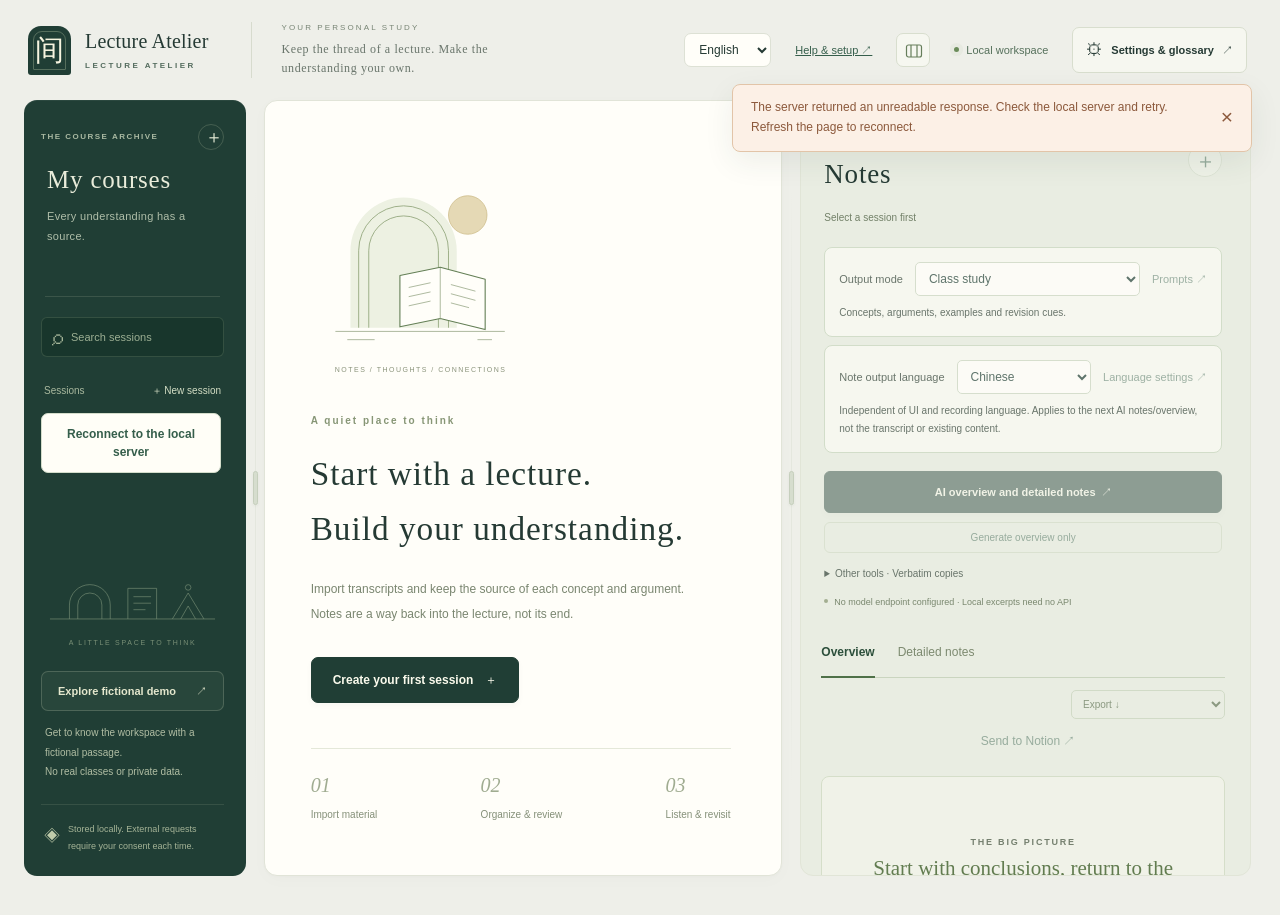
==== static/index.html @ d47e8a56 "Initial public source release of Lecture Atelier" ====
<!doctype html>
<html lang="zh-CN">
<head>
  <meta charset="utf-8">
  <meta name="viewport" content="width=device-width, initial-scale=1">
  <meta name="theme-color" content="#eceee7">
  <title>听课之间 · Lecture Atelier</title>
  <link rel="icon" href="./favicon.svg" type="image/svg+xml">
  <link rel="stylesheet" href="./style.css">
  <script src="./playback.js" defer></script>
  <script src="./paragraphs.js" defer></script>
  <script src="./i18n-en.js" defer></script>
  <script src="./i18n.js" defer></script>
  <script src="./panels.js" defer></script>
  <script src="./delivery.js" defer></script>
  <script src="./revisions.js" defer></script>
  <script src="./app.js" defer></script>
</head>
<body>
  <a class="skip-link" href="#main-content">跳到课堂内容</a>
  <header class="masthead">
    <a class="brand" href="./index.html" aria-label="听课之间首页"><span class="brand-mark" aria-hidden="true">间</span><span><strong>听课之间</strong><small>LECTURE ATELIER</small></span></a>
    <div class="header-caption"><span>YOUR PERSONAL STUDY</span>留住课堂的线索，把理解交还给自己。</div>
    <div class="header-actions"><label class="ui-language-control"><span class="sr-only">界面语言</span><select id="ui-language" aria-label="界面语言"><option value="zh">中文</option><option value="en">English</option></select></label><a id="help-link" class="text-button" href="/help?ui=zh" target="_blank" rel="noopener">使用说明 ↗</a><button id="reset-layout" class="layout-reset" type="button" title="恢复默认布局（也可双击分隔线）" aria-label="恢复默认布局" hidden><svg viewBox="0 0 20 20" fill="none" aria-hidden="true"><rect x="2.5" y="4" width="15" height="12" rx="2"/><path d="M7 4v12m6-12v12"/></svg></button><span id="workspace-status" class="local-badge"><i></i> 本地工作空间</span><button id="settings-button" class="button ghost" type="button"><span class="settings-glyph" aria-hidden="true">⚙</span> 设置与术语表 <span aria-hidden="true">↗</span></button></div>
  </header>
  <aside id="startup-guide" class="startup-guide" role="note" hidden><div><strong>你正在查看页面预览</strong><span>完整使用请双击项目中的 launch.command，再打开本地工作台。</span></div><a href="http://127.0.0.1:8767/">打开已启动的 App <span aria-hidden="true">↗</span></a></aside>
  <div id="notice" class="notice" role="status" aria-live="polite" hidden></div>
  <nav class="mobile-tabs" aria-label="工作区视图"><button data-view="library" class="active" type="button">课程</button><button data-view="transcript" type="button">原文与录音</button><button data-view="notes" type="button">课堂笔记</button></nav>
  <div class="workspace" data-mobile-view="library">
    <aside id="library-panel" class="library panel" aria-label="课程与课次">
      <div class="sidebar-heading"><span class="eyebrow">THE COURSE ARCHIVE</span><button id="add-course" class="icon-button" aria-label="新增课程" title="新增课程" type="button">＋</button></div>
      <div class="library-title">我的课程<span class="library-subtitle">每一次理解，都有来处。</span></div>
      <div id="course-list" class="course-list"></div>
      <div class="library-divider"></div>
      <label class="search-box"><span aria-hidden="true">⌕</span><input id="lecture-search" type="search" placeholder="搜索课次标题" aria-label="搜索课次标题"></label>
      <div class="lecture-list-heading"><span id="lecture-count">课次</span><button id="new-lecture" class="text-button" type="button">＋ 新建课次</button></div>
      <div id="lecture-list" class="lecture-list"></div>
      <div class="sidebar-bottom"><div class="archive-ornament" aria-hidden="true"><svg viewBox="0 0 180 52" fill="none"><path d="M1 42h178M22 42V27a22 22 0 0 1 44 0v15M31 42V27a13 13 0 0 1 26 0v15M85 42V9h31v33M91 18h19M91 25h19M91 32h13M133 42l17-28 17 28M142 42l8-14 8 14"/><circle cx="150" cy="8" r="3"/></svg><span>A LITTLE SPACE TO THINK</span></div><button id="demo-button" class="button secondary full-width" type="button">探索虚构示例 <span aria-hidden="true">↗</span></button><p>从一个虚构片段，熟悉这张书桌。<br>不含真实课堂或个人资料。</p><div class="privacy-note"><span aria-hidden="true">◈</span> 默认保存在本机。仅在你逐次同意时，向已配置的接口发送材料。</div></div>
    </aside>
    <div id="resize-library" class="panel-resizer" role="separator" aria-orientation="vertical" aria-label="调整目录与正文宽度" aria-controls="library-panel main-content" aria-describedby="panel-resize-help" tabindex="0"><span aria-hidden="true"></span></div>
    <main id="main-content" class="transcript-panel panel" tabindex="-1">
      <div id="transcript-empty" class="empty-workspace">
        <div class="empty-illustration" aria-hidden="true"><svg viewBox="0 0 240 200" fill="none"><path class="art-wash" d="M43 171V87a58 58 0 0 1 116 0v84H43Z"/><path class="art-arch" d="M52 171V87a49 49 0 0 1 98 0v84M63 171V87a38 38 0 0 1 76 0v84"/><circle class="art-sun" cx="171" cy="48" r="21"/><path class="art-book" d="m97 114 44-9 49 13v55l-49-12-44 9v-56Z"/><path class="art-ink" d="M141 106v55M107 127l23-5m-23 15 23-5m-23 15 23-5m23-18 26 7m-26 3 26 7m-26 3 19 5M27 175h184M40 184h29m113 0h15"/></svg><span>NOTES / THOUGHTS / CONNECTIONS</span></div>
        <span class="eyebrow">给思考，一点安静的空间</span>
        <h1>从一节课，<br>开始整理你的理解。</h1>
        <p>导入转写稿，保留每个概念与论证的出处。<br>笔记不是终点，而是回到课堂的入口。</p>
        <button id="empty-new-lecture" class="button primary" type="button">新建第一节课 <span aria-hidden="true">＋</span></button>
        <div class="empty-steps"><span><b>01</b> 导入材料</span><span><b>02</b> 整理与核查</span><span><b>03</b> 回听与复习</span></div>
      </div>
      <section id="lecture-content" hidden>
        <div class="lecture-heading"><div class="heading-topline"><div class="document-kicker"><span class="document-label">LECTURE NOTES</span><span class="kicker-divider" aria-hidden="true">/</span><span id="lecture-course" class="eyebrow"></span></div><button id="edit-lecture" class="text-button" type="button">编辑课次 <span aria-hidden="true">↗</span></button></div><h1 id="lecture-title"></h1><div id="lecture-meta" class="lecture-meta"></div></div>
        <div class="material-toolbar"><button id="import-button" class="button secondary compact" type="button">导入转写稿</button><button id="audio-button" class="button ghost compact" type="button">＋ 添加录音</button><input id="audio-input" type="file" accept="audio/*,video/quicktime,.mp3,.m4a,.wav,.ogg,.webm,.mp4,.aac,.flac,.opus,.qta,.qat,.qt,.mov" hidden><button id="transcribe-button" class="button ghost compact" type="button">选择转写路线 ↗</button></div>
        <p class="source-help audio-format-help">可添加音频及 MP4 / MOV / WEBM 视频。本地转写前先提取视频音轨并缓存，原文件保留；不自动上传云端。</p>
        <div id="workflow-strip" class="workflow-strip"><span class="workflow-step"><b>01</b> 录音 / 现成稿</span><span aria-hidden="true">→</span><span class="workflow-step"><b>02</b> 校对与回听</span><span aria-hidden="true">→</span><span class="workflow-step"><b>03</b> 按用途整理</span></div>
        <div id="transcription-status" class="transcription-status" hidden><div><strong id="job-title"></strong><p id="job-message"></p><p id="job-detail"></p><progress id="job-progress" max="100" value="0" aria-label="音频处理进度，不代表转写正确率"></progress></div><div class="job-actions"><button id="cancel-local-asr" class="button secondary compact" type="button">取消任务</button><button id="resume-local-asr" class="button primary compact" type="button" hidden>从断点继续</button><button id="restart-local-asr" class="text-button" type="button" hidden>不复用断点重跑</button></div></div>
        <details id="asr-report" class="asr-report" hidden><summary id="asr-report-title">本地转写检查</summary><div id="asr-report-body"></div></details>
        <div class="source-provenance"><span id="transcript-provenance">尚未导入文字稿</span><button id="ai-correct" class="text-button" type="button">AI 校对建议 ↗</button><button id="review-corrections" class="text-button" type="button" hidden>查看校对建议</button></div>
        <div id="audio-container" class="audio-card" hidden><div class="audio-label"><span>课堂录音 · 仅本机</span><span id="audio-filename"></span></div><div class="audio-version-row"><label for="audio-version">试听版本</label><select id="audio-version"><option value="original">原录音</option></select><button id="generate-denoised" class="button secondary compact" type="button">生成降噪听课版</button></div><div id="denoise-status" class="denoise-status" role="status" aria-live="polite" hidden></div><audio id="audio-player" controls preload="metadata"></audio><p id="audio-version-note" class="audio-version-note"></p></div>
        <div id="lecture-warnings" class="lecture-warnings" hidden></div>
        <details id="linked-source-card" class="linked-source-card" aria-label="本地索引文件" hidden><summary class="linked-source-heading"><div><span class="eyebrow">LOCAL FILE INDEX</span><h3>原文件，就在原处。</h3></div><span id="source-index-summary" class="source-index-summary"></span><span class="source-chevron" aria-hidden="true">⌄</span></summary><div class="linked-source-content"><p class="source-index-help">直接读取原录音，不复制。文字稿解析为缓存；修改原文件后请同步。</p><button id="sync-sources" class="button secondary compact" type="button">检查并同步 ↻</button><div id="linked-source-list" class="linked-source-list"></div><details id="source-context-details" class="source-context" hidden><summary>原稿说明与整理附记</summary><div id="source-context-body"></div></details></div></details>
        <div class="section-heading"><div><span class="eyebrow">SOURCE MATERIAL</span><h2>原文与时间线 <span id="segment-count" class="count"></span></h2></div><label class="transcript-search"><span class="sr-only">搜索原文</span><input id="segment-search" type="search" placeholder="查找原文…"></label></div>
        <div class="reading-toolbar"><label for="transcript-view">阅读方式</label><select id="transcript-view"><option value="paragraphs">段落阅读</option><option value="sentences">逐句时间线</option></select><label for="recording-language">录音语言</label><select id="recording-language"></select><button id="language-help" class="text-button" type="button">语言范围 ↗</button></div>
        <div class="source-help">按句末、停顿和长度排成阅读段落，非 AI 改写。时间码与来源编号不变；展开逐句校对可边听边补字。</div>
        <div id="segment-list" class="segment-list"></div>
      </section>
    </main>
    <div id="resize-notes" class="panel-resizer" role="separator" aria-orientation="vertical" aria-label="调整正文与笔记宽度" aria-controls="main-content notes-panel" aria-describedby="panel-resize-help" tabindex="0"><span aria-hidden="true"></span></div>
    <section id="notes-panel" class="notes-panel panel" aria-label="结构化课堂笔记">
      <div class="notes-overview"><div class="notes-heading"><div><span class="eyebrow">MAKE THE CONNECTIONS</span><h2>课堂笔记 <span id="note-count" class="count"></span></h2></div><button id="add-note" class="icon-button" type="button" aria-label="手动添加笔记" title="手动添加笔记">＋</button></div>
      <div id="generation-label" class="generation-label">先选择一节课</div>
      <div class="scene-picker"><label for="scene-select">整理用途</label><select id="scene-select"><option value="class">课程精读</option><option value="lecture">讲座速览</option><option value="discussion">课堂讨论</option><option value="meeting">会议纪要</option><option value="custom">自定义用途</option></select><button id="workflow-settings" class="text-button" type="button">提示词 ↗</button><p id="scene-description">概念、论证、例子与复习线索。</p></div>
      <div class="output-language-row"><label for="output-language">笔记输出语言</label><select id="output-language" aria-describedby="output-language-help"><option value="zh">中文</option></select><button id="output-language-settings" class="text-button" type="button">语言设置 ↗</button><p id="output-language-help">独立于界面和录音语言。只影响下次 AI 笔记与总览，不翻译原稿或已有内容。</p></div>
      <div class="generate-actions main-generate"><button id="llm-generate" class="button primary" type="button">AI 总览与详细笔记 <span aria-hidden="true">↗</span></button><button id="overview-generate" class="button secondary" type="button">仅补生成总览</button></div>
      <details class="excerpt-tool"><summary>其他工具 · 原句复制卡片</summary><p>只把原文逐段复制到笔记区，不校对、不概括，也不是原稿备份版本。校订文字直接在中间原文区完成；只需导出原文时选择 TXT 或 SRT 即可。</p><button id="local-generate" class="text-button" type="button">生成原句复制卡片（非总结）</button></details>
      <section id="note-job" class="note-job" aria-label="AI 整理进度" hidden><div class="note-job-heading"><strong id="note-job-title"></strong><span id="note-job-elapsed"></span></div><p id="note-job-detail"></p><progress id="note-job-progress" max="1" value="0" aria-label="当前阶段已完成的单元，不代表正确率"></progress><p id="note-job-policy" hidden></p><p id="note-job-stream"></p><p id="note-job-usage"></p><small>每秒更新本地状态。token 仅显示接口已报告的用量；未报告不等于零，也不是费用估算。</small><p id="note-job-message" role="status"></p><p id="note-job-next" hidden>本次没有保存新总览，已有笔记与旧总览仍保留。请查看失败原因；再次点击生成会重新调用接口并可能计费。</p><a id="note-job-diagnostics" class="button secondary" download="lecture-atelier-diagnostic.json" hidden>下载失败诊断（含返回正文，请勿公开）</a></section>
      <div id="model-status" class="model-status">模型接口未配置 · 本地摘录无需 API</div></div>
      <div class="notes-view-tabs" role="tablist" aria-label="笔记阅读视图"><button id="overview-tab" type="button" role="tab" aria-controls="overview-content" aria-selected="true">总结总览</button><button id="detail-tab" type="button" role="tab" aria-controls="notes-list" aria-selected="false">详细笔记</button></div>
      <div class="notes-toolbar"><label><span class="sr-only">按笔记类别筛选</span><select id="category-filter"><option value="all">全部类别</option><option value="question">核心问题</option><option value="concept">概念</option><option value="argument">论证</option><option value="example">例子</option><option value="objection">反对意见</option><option value="comment">课堂评论</option><option value="decision">明确决议</option><option value="action">待办事项</option><option value="disagreement">讨论分歧</option><option value="review">待核对</option></select></label><label><span class="sr-only">按核查状态筛选</span><select id="review-filter"><option value="all">全部状态</option><option value="unreviewed">未核查</option><option value="verified">已核查</option><option value="needs_review">待复核</option></select></label><label class="export-control"><span class="sr-only">导出格式</span><select id="export-format"><option value="">导出 ↓</option><option value="md">Markdown 笔记</option><option value="json">JSON 完整数据</option><option value="srt">SRT 字幕</option><option value="txt">TXT 转写稿</option></select></label><button id="archived-notes" class="text-button" type="button" hidden>恢复归档</button></div>
      <section id="overview-content" class="overview-content" role="tabpanel" aria-labelledby="overview-tab"></section>
      <div id="notes-list" class="notes-list" role="tabpanel" aria-labelledby="detail-tab" hidden></div>
      <footer class="notes-footer"><span aria-hidden="true">◇</span> 有出处不等于已经正确。请回听、核对，再标记为已核查。</footer>
    </section>
  </div>
  <p id="panel-resize-help" class="sr-only">拖动分隔线调整宽度；方向键微调，Shift 加速，双击或 Home 恢复默认布局。</p>
  <div id="layout-announcement" class="sr-only" role="status" aria-live="polite"></div>
  <aside id="playback-dock" class="playback-dock" aria-label="随时控制录音播放" hidden><div><span id="dock-lecture"></span><strong id="dock-time">00:00</strong></div><button id="dock-toggle" class="button primary" type="button">Ⅱ 暂停</button><button id="dock-stop" class="icon-button" type="button" aria-label="停止播放并收起" title="停止播放并收起">×</button></aside>
  <dialog id="modal" aria-labelledby="modal-title"><form id="modal-form" method="dialog"><div class="modal-header"><div><span class="eyebrow">LECTURE ATELIER</span><h2 id="modal-title"></h2></div><button id="modal-close" class="icon-button" type="button" aria-label="关闭对话框">×</button></div><p id="modal-subtitle" class="modal-subtitle"></p><div id="modal-body"></div><div id="modal-error" class="inline-error" role="alert" hidden></div><div class="modal-footer"><button id="modal-cancel" type="button" class="button ghost">取消</button><button id="modal-submit" type="submit" class="button primary">保存</button></div></form></dialog>
  <dialog id="confirm-dialog" class="confirm-dialog" aria-labelledby="confirm-title" aria-describedby="confirm-message"><div class="confirm-content"><span class="eyebrow">PLEASE REVIEW</span><h2 id="confirm-title">请确认这次操作</h2><p id="confirm-message"></p><div class="modal-footer"><button id="confirm-cancel" type="button" class="button ghost">取消</button><button id="confirm-accept" type="button" class="button primary">确认继续</button></div></div></dialog>
</body>
</html>
---- static/style.css ----
/* 听课之间 — an editorial desk, not a dashboard. All assets stay local. */
:root {
  color-scheme: light;
  --paper: #eeefe9;
  --card: #fffef9;
  --ink: #253a34;
  --muted: #69756b;
  --line: #dde1d5;
  --forest: #203e35;
  --forest-deep: #1b352e;
  --navy: #254b3e;
  --green: #355e4b;
  --sage: #e5ebdf;
  --terracotta: #9d6947;
  --serif: "Iowan Old Style", "Palatino Linotype", "Songti SC", "STSong", Georgia, serif;
  --sans: -apple-system, BlinkMacSystemFont, "Segoe UI", "PingFang SC", "Microsoft YaHei", sans-serif;
  --mono: "SFMono-Regular", Consolas, monospace;
  --shadow: 0 4px 18px #253a3405, 0 1px 3px #253a3404;
}

/* Local-first workflow, composed as small editorial annotations. */
.workflow-strip { display: flex; flex-wrap: wrap; align-items: center; gap: 12px; padding: 15px 0 18px; color: var(--muted); font-size: 10px; border-bottom: 1px solid var(--line); }
.workflow-step { display: inline-flex; gap: 7px; align-items: baseline; }
.workflow-step b { font: 10px var(--mono); color: var(--terracotta); }
.source-provenance { display: flex; align-items: center; flex-wrap: wrap; gap: 12px; padding: 14px 0; color: var(--muted); font-size: 10px; }
.source-provenance > span { flex: 1; min-width: 150px; }
.scene-picker { display: grid; grid-template-columns: auto minmax(0, 1fr) auto; gap: 8px 12px; align-items: center; margin: 18px 0 15px; padding: 14px; background: #f6f7ef; border: 1px solid #d2ddc9; border-radius: 8px; }
.scene-picker label { color: var(--muted); font-size: 11px; }
.scene-picker select { width: 100%; min-width: 0; padding: 8px 9px; border: 1px solid #c9d4bf; border-radius: 5px; background: var(--card); color: var(--forest); font-size: 12px; }
.scene-picker p { grid-column: 1 / -1; margin: 0; color: var(--muted); font-size: 10px; line-height: 1.8; }
.output-language-row { display: grid; grid-template-columns: auto minmax(0,1fr) auto; gap: 8px 12px; align-items: center; padding: 14px; margin: -7px 0 18px; background: #f6f7ef; border: 1px solid #d2ddc9; border-radius: 8px; }
.output-language-row label { color: var(--muted); font-size: 11px; }
.output-language-row select { width: 100%; min-width: 0; padding: 8px 9px; border: 1px solid #c9d4bf; border-radius: 5px; background: var(--card); color: var(--forest); font-size: 12px; }
.output-language-row p { grid-column: 1 / -1; margin: 0; color: var(--muted); font-size: 10px; line-height: 1.8; }
.notes-panel.is-narrow .output-language-row { grid-template-columns: minmax(0,1fr) auto; }
.notes-panel.is-narrow .output-language-row > label { grid-column: 1 / -1; }
.output-policy-preview { white-space: pre-wrap; overflow-wrap: anywhere; font: 11px/1.8 var(--mono); max-height: 190px; overflow: auto; padding: 12px; background: #f6f7ef; border-radius: 6px; }
.transcription-status { display: flex; gap: 14px; align-items: center; padding: 14px; margin-top: 14px; border: 1px solid #d0daca; background: #f2f5e9; border-radius: 8px; }
.transcription-status > div { flex: 1; min-width: 0; }
.transcription-status strong { font-size: 12px; }
.transcription-status p { font-size: 11px; color: var(--muted); margin: 5px 0 7px; }
.transcription-status progress { width: 100%; height: 5px; accent-color: var(--forest); }
.route-options { display: grid; gap: 12px; margin: 18px 0; }
.route-card { display: flex; flex-direction: column; align-items: flex-start; gap: 7px; padding: 20px 22px; text-align: left; border: 1px solid #d4ddcb; border-radius: 9px; background: #fffef7; color: var(--ink); }
.route-card:hover { background: #eff3e7; border-color: #9eaf91; }
.route-card strong { font: 20px/1.6 var(--serif); }
.route-card > span:last-child { font-size: 12px; color: var(--muted); }
.route-number { font: 9px/1.8 var(--mono); color: var(--terracotta); letter-spacing: 1.2px; }
.handoff-actions { display: flex; gap: 12px; flex-wrap: wrap; margin: 20px 0; }
.handoff-actions a { text-decoration: none; }
.prompt-rules { padding: 16px; margin: 18px 0; background: #eff2e8; border-radius: 6px; font-size: 12px; }
.prompt-rules summary { cursor: pointer; color: var(--forest); }
.prompt-rules p { line-height: 1.9; color: var(--muted); }
.correction-list { display: grid; gap: 18px; margin-top: 20px; }
.correction-card { border: 1px solid var(--line); border-radius: 8px; padding: 17px; background: var(--card); }
.correction-card > small { display: block; color: var(--muted); font-size: 10px; margin-top: 15px; }
.correction-card > p:not(.field-hint) { font: 16px/1.95 var(--serif); white-space: pre-wrap; overflow-wrap: anywhere; padding: 12px; margin: 5px 0; border-radius: 5px; }
.correction-before { background: #f5f1e9; }
.correction-after { background: #edf3e7; }
.speaker-label { font-size: 10px; color: var(--muted); margin: 7px 0 0; }
.job-actions { display: flex; flex-direction: column; align-items: flex-start; gap: 10px; max-width: 170px; }
.asr-report { margin: 16px 0; padding: 14px 16px; border: 1px solid #dbcbb5; background: #faf5eb; border-radius: 7px; font-size: 12px; }
.asr-report summary { cursor: pointer; color: #805d3b; }
.asr-report p { color: var(--muted); line-height: 1.9; }
.asr-issue-row { display: flex; flex-wrap: wrap; align-items: center; gap: 8px 12px; padding: 9px 0; border-top: 1px solid #e5dbc9; font-size: 11px; }
.asr-gap { border-left: 3px solid #b28a55; padding-left: 12px; background: #faf6ed; }
.asr-gap-label { color: #8f6637; font-size: 11px; margin-top: 10px; }
.denoise-status { padding: 10px 0; color: var(--muted); font-size: 11px; }
.audio-version-row { flex-wrap: wrap; }
.audio-version-row .button { margin-left: auto; }
@media (max-width: 560px) { .workflow-strip { gap: 6px; font-size: 9px; } .scene-picker { gap: 6px; padding: 10px; } .route-card { padding: 16px; } .transcription-status { align-items: flex-start; } }
* { box-sizing: border-box; }
html { scrollbar-gutter: stable; }
body { margin: 0; background: var(--paper); color: var(--ink); font: 14px/1.65 var(--sans); -webkit-font-smoothing: antialiased; }
button, input, select, textarea { font: inherit; }
button, a, input, select, textarea { touch-action: manipulation; }
button { cursor: pointer; }
button:disabled { cursor: not-allowed; opacity: .45; }
a { color: inherit; }
button, input, textarea, select { outline-offset: 4px; }
button:focus-visible, a:focus-visible { outline: 2px solid #7f9e70; }
input:focus-visible, select:focus-visible, textarea:focus-visible { outline: 2px solid #8ba080; }
[hidden] { display: none !important; }
::selection { background: #d7e4cf; color: #203e35; }
::-webkit-scrollbar { width: 5px; height: 5px; }
::-webkit-scrollbar-thumb { background: #c8cec0; border-radius: 8px; }
::-webkit-scrollbar-track { background: transparent; }
.skip-link { position: absolute; top: -80px; left: 20px; padding: 10px 18px; background: var(--forest); color: white; z-index: 99; border-radius: 5px; }
.skip-link:focus { top: 10px; }
.sr-only { position: absolute; width: 1px; height: 1px; padding: 0; overflow: hidden; clip: rect(0,0,0,0); white-space: nowrap; border: 0; }

/* The quiet masthead */
.masthead { height: 100px; padding: 0 28px; display: flex; align-items: center; gap: 42px; max-width: 1920px; margin: auto; }
.brand { display: flex; align-items: center; gap: 14px; text-decoration: none; flex-shrink: 0; }
.brand-mark { width: 43px; height: 49px; display: grid; place-items: center; border-radius: 13px 13px 3px 3px; background: var(--forest); color: #f6f4df; font: 29px/1 var(--serif); position: relative; }
.brand-mark::after { content: ""; position: absolute; inset: 5px; border: 1px solid #b5c5a55c; border-radius: 9px 9px 1px 1px; }
.brand strong { display: block; font: 500 25px/1.4 var(--serif); letter-spacing: 3px; }
.brand small { display: block; font-size: 8px; letter-spacing: 2.5px; margin-top: 4px; color: #546c5e; font-weight: 600; }
.header-caption { padding-left: 30px; border-left: 1px solid #d7dbce; font-family: var(--serif); font-size: 12px; letter-spacing: .6px; color: var(--muted); }
.header-caption > span { display: block; font: 500 8px/1.5 var(--sans); letter-spacing: 2.1px; color: #788575; margin-bottom: 6px; }
.header-actions { margin-left: auto; display: flex; align-items: center; gap: 24px; }
.local-badge { display: inline-flex; align-items: center; gap: 7px; color: #56715c; white-space: nowrap; font-size: 11px; }
.local-badge i { width: 5px; height: 5px; border-radius: 50%; background: #6b8c5a; box-shadow: 0 0 0 4px #6b8c5a0d; }
.settings-glyph { font-size: 17px; font-weight: 400; }
.header-actions .button { font-size: 11px; gap: 8px; border: 1px solid #d8dece; background: #f6f7f0; padding: 9px 13px; }
.header-actions .button:hover { background: #fffef8; border-color: #b6c2ac; }
.eyebrow { font-size: 9px; font-weight: 600; letter-spacing: 1.8px; color: #75806f; line-height: 1.6; }
.button { border: 1px solid transparent; display: inline-flex; align-items: center; justify-content: center; gap: 12px; border-radius: 7px; padding: 11px 16px; font-size: 12px; font-weight: 550; line-height: 1.5; transition: background .18s, border-color .18s, box-shadow .18s; }
.primary { background: var(--forest); border-color: var(--forest); color: #fbfbed; box-shadow: 0 3px 6px #203e3509; }
.primary:hover:not(:disabled) { background: #315647; border-color: #315647; box-shadow: 0 4px 10px #203e3517; }
.secondary { background: #fffef7; border-color: #d4ddcb; color: var(--green); }
.secondary:hover:not(:disabled) { background: #f1f5e8; border-color: #afbea4; }
.ghost { background: transparent; color: var(--ink); }
.ghost:hover:not(:disabled) { background: #e9eee2; }
.compact { padding: 9px 13px; font-size: 11px; }
.icon-button { border: 1px solid #cfd9c6; background: transparent; width: 32px; height: 32px; border-radius: 50%; font-size: 21px; line-height: 1; color: var(--green); display: grid; place-items: center; flex-shrink: 0; transition: background .18s; }
.icon-button:hover:not(:disabled) { background: #e2eada; }
.text-button { border: 0; background: transparent; padding: 3px 0; color: var(--green); font-size: 11px; white-space: nowrap; }
.text-button:hover:not(:disabled) { text-decoration: underline; text-underline-offset: 4px; }
.full-width { width: 100%; }

/* Three distinct surfaces: archive / reading page / thought cards */
.workspace { position: relative; display: grid; grid-template-columns: 222px minmax(0,1.15fr) minmax(0,1fr); gap: 18px; height: calc(100vh - 100px); height: calc(100dvh - 100px); padding: 0 24px 24px; max-width: 1920px; margin: 0 auto; min-height: 0; }
.panel-resizer, .layout-reset { display: none; }
/* Quiet book-spine dividers: generous hit area, a restrained sage handle. */
@media (min-width: 1041px) {
  .workspace[data-panels-ready="true"] > .panel-resizer { position: absolute; display: flex; align-items: center; justify-content: center; top: 12px; bottom: calc(var(--panel-bottom-space, 24px) + 12px); width: 18px; transform: translateX(-50%); z-index: 5; cursor: col-resize; touch-action: none; outline: 0; border-radius: 8px; }
  .panel-resizer::before { content: ""; position: absolute; top: 10%; bottom: 10%; width: 1px; background: linear-gradient(transparent, #c5cebc 30%, #c5cebc 70%, transparent); opacity: .25; transition: opacity .18s; }
  .panel-resizer > span { position: relative; width: 5px; height: 34px; border: 1px solid #c6cfbd; border-radius: 8px; background: #d6ddce; box-shadow: 0 1px 3px #344b3610; transition: background .18s, height .18s, box-shadow .18s; }
  .panel-resizer:hover::before, .panel-resizer:focus-visible::before, .panel-resizer.is-dragging::before { opacity: 1; }
  .panel-resizer:hover > span, .panel-resizer:focus-visible > span, .panel-resizer.is-dragging > span { height: 45px; background: #72916c; border-color: #67835f; box-shadow: 0 0 0 4px #81977316; }
  .panel-resizer:focus-visible { outline: 2px solid #8ba080; outline-offset: -2px; }
  .panel-resizer::after { content: attr(data-hint); position: absolute; top: calc(50% + 33px); left: 50%; transform: translate(-50%, -3px); width: max-content; max-width: 250px; padding: 7px 11px; border: 1px solid #d1d9c7; border-radius: 6px; background: #fffef9f5; box-shadow: 0 4px 16px #253a3410; font: 10px/1.7 var(--sans); color: #5b7353; pointer-events: none; opacity: 0; transition: opacity .15s, transform .15s; }
  .panel-resizer:hover::after, .panel-resizer:focus-visible::after { opacity: 1; transform: translate(-50%, 0); transition-delay: .35s; }
  .is-resizing-panels, .is-resizing-panels * { cursor: col-resize !important; user-select: none !important; -webkit-user-select: none !important; }
  .is-resizing-panels .panel-resizer::after { opacity: 0; }
  .layout-reset { display: inline-grid; place-items: center; flex-shrink: 0; width: 34px; height: 34px; padding: 7px; border: 1px solid #d8dece; border-radius: 7px; background: #f6f7f0; color: #667e5b; }
  .layout-reset svg { width: 20px; height: 20px; stroke: currentColor; stroke-width: 1.2; }
  .layout-reset:hover { background: #fffef8; border-color: #a9b99e; color: var(--forest); }
  .transcript-panel.is-narrow .section-heading, .transcript-panel.is-narrow .heading-topline { flex-wrap: wrap; }
  .transcript-panel.is-narrow .transcript-search { margin-left: auto; }
  .notes-panel.is-narrow .generate-actions { grid-template-columns: 1fr; }
  .notes-panel.is-narrow .scene-picker { grid-template-columns: minmax(0, 1fr) auto; }
  .notes-panel.is-narrow .scene-picker > label { grid-column: 1 / -1; }
}
.panel { min-width: 0; min-height: 0; overflow-y: auto; overscroll-behavior: contain; scrollbar-gutter: stable; }
.library { display: flex; flex-direction: column; border-radius: 13px; padding: 24px 17px 21px; background: var(--forest); color: #e9ecda; box-shadow: inset 0 1px 0 #ffffff0d; }
.library::-webkit-scrollbar-thumb { background: #577063; }
.sidebar-heading { display: flex; align-items: center; justify-content: space-between; gap: 6px; }
.sidebar-heading .eyebrow { color: #a9b9a2; font-size: 8px; letter-spacing: 1.5px; }
.library .icon-button { width: 26px; height: 26px; color: #e4ead5; border-color: #82947b61; font-size: 18px; }
.library .icon-button:hover:not(:disabled) { background: #456552; }
.library-title { font: 500 25px/1.6 var(--serif); letter-spacing: .8px; margin: 10px 6px 25px; }
.library-subtitle { display: block; font: 11px/1.8 var(--sans); color: #afbea9; letter-spacing: .3px; margin-top: 7px; }
.course-list { display: flex; flex-direction: column; gap: 7px; }
.course-button { width: 100%; display: flex; align-items: center; text-align: left; gap: 11px; border: 1px solid transparent; background: transparent; padding: 11px 10px; border-radius: 7px; color: #c7d2be; font-size: 12px; transition: background .18s, color .18s; }
.course-button:hover { background: #365548; color: #f8f7e7; }
.course-button.active { background: #edf0df; border-color: #edf0df; color: #274b3a; box-shadow: 0 2px 8px #0f29151a; font-weight: 600; }
.course-code { font: 10px/1.5 var(--mono); letter-spacing: .3px; color: #9bb28b; min-width: 18px; }
.active .course-code { color: #6b8460; }
.course-name { overflow: hidden; text-overflow: ellipsis; white-space: nowrap; }
.course-number { margin-left: auto; font: 10px/1.5 var(--mono); color: #a7b79c; }
.active .course-number { color: #75896b; }
.library-divider { height: 1px; background: #d7e0bc24; margin: 24px 4px 20px; flex-shrink: 0; }
.search-box { display: flex; align-items: center; gap: 8px; border: 1px solid #a9bc9b32; background: #18362c; border-radius: 6px; padding: 6px 10px; color: #a4b598; }
.search-box:focus-within { border-color: #c3d39e; }
.search-box > span { font-size: 22px; line-height: 1; }
.search-box input { width: 100%; min-width: 0; border: 0; background: transparent; outline: 0; font-size: 11px; padding: 4px 0; color: #e8edd9; }
.search-box input::placeholder { color: #9caf93; }
.lecture-list-heading { display: flex; align-items: center; justify-content: space-between; gap: 5px; font-size: 10px; color: #aab99f; margin: 23px 3px 11px; }
.lecture-list-heading .text-button { color: #d4dec5; font-size: 10px; }
.lecture-list { display: flex; flex-direction: column; gap: 8px; flex-shrink: 0; }
.lecture-button { border: 1px solid transparent; background: transparent; text-align: left; padding: 13px 11px; width: 100%; border-radius: 7px; color: #d2dcc7; position: relative; }
.lecture-button:hover { background: #2d4c40; }
.lecture-button.active { background: #ffffff0b; border-color: #b6c8a755; color: #f5f5e7; }
.lecture-button.active::before { content: ""; position: absolute; width: 2px; background: #d4d9a7; height: 18px; top: 18px; left: 0; border-radius: 2px; }
.lecture-button strong { display: block; font-size: 12px; font-weight: 500; line-height: 1.8; overflow-wrap: anywhere; }
.lecture-button small { display: block; color: #aebd9e; font-size: 9px; line-height: 1.9; margin-top: 8px; }
.lecture-button .demo-tag { display: inline-block; font-size: 8px; color: #c5c69c; margin-left: 6px; font-weight: 400; white-space: nowrap; }
.list-empty { font-size: 11px; color: #b1c0a6; padding: 14px 7px; line-height: 1.9; }
.sidebar-bottom { margin-top: auto; padding-top: 30px; }
.archive-ornament { padding: 12px 8px 22px; color: #a8bb99; opacity: .65; }
.archive-ornament svg { display: block; width: 100%; max-width: 180px; margin: auto; stroke: currentColor; stroke-width: .7px; }
.archive-ornament > span { display: block; text-align: center; font-size: 7px; letter-spacing: 1.7px; margin-top: 9px; }
.sidebar-bottom .button { color: #e4e7cd; background: #e5edcc0b; border-color: #c7d4b43b; font-size: 11px; justify-content: space-between; }
.sidebar-bottom .button:hover:not(:disabled) { background: #45604e; border-color: #aebf99; }
.sidebar-bottom > p { color: #b0bda3; font-size: 10px; line-height: 1.95; margin: 12px 4px 22px; }
.privacy-note { display: flex; gap: 8px; color: #a5b497; font-size: 9px; line-height: 1.9; padding: 16px 3px 0; border-top: 1px solid #e0e8ca1c; }
.privacy-note > span { color: #c0ccab; font-size: 16px; }

/* Reading page */
.transcript-panel { background: var(--card); border: 1px solid #e1e4d8; border-radius: 13px; padding: 30px 32px 45px; box-shadow: var(--shadow); }
.lecture-heading { padding-bottom: 24px; border-bottom: 1px solid var(--line); margin-bottom: 20px; }
.heading-topline { display: flex; align-items: center; justify-content: space-between; gap: 12px; }
.document-kicker { display: flex; align-items: center; gap: 10px; flex-wrap: wrap; }
.document-label { font-size: 8px; letter-spacing: 1.5px; color: #7d8b75; }
.kicker-divider { color: #c1c8b7; font-size: 11px; }
.document-kicker .eyebrow { color: #52704e; font-size: 10px; letter-spacing: .6px; }
.lecture-heading h1 { font: 500 clamp(26px,2.35vw,37px)/1.5 var(--serif); letter-spacing: .7px; margin: 23px 0 17px; overflow-wrap: anywhere; }
.lecture-meta { display: flex; flex-wrap: wrap; align-items: center; gap: 10px 17px; color: #75806f; font-size: 10px; line-height: 1.8; }
.lecture-meta > span + span:not(.demo-pill)::before { content: "·"; margin-right: 13px; color: #a5ae98; }
.demo-pill { background: #f0e8d7; color: #8e7351; border-radius: 4px; padding: 2px 7px; font-size: 9px; }
.material-toolbar { display: flex; align-items: center; gap: 7px; flex-wrap: wrap; margin-bottom: 20px; }
.audio-format-help { margin: -8px 0 18px; }
.material-toolbar > .text-button { margin-left: auto; }
.audio-card { border: 1px solid #dbe2cf; border-radius: 8px; background: #f0f3e7; padding: 13px 14px 10px; margin-bottom: 24px; }
.audio-label { display: flex; gap: 10px; justify-content: space-between; font-size: 10px; color: #65785b; margin-bottom: 8px; }
.audio-label > span:last-child { max-width: 50%; overflow: hidden; text-overflow: ellipsis; white-space: nowrap; }
audio { width: 100%; height: 36px; display: block; }
.audio-version-row { display: flex; align-items: center; gap: 12px; margin: 8px 0 11px; font-size: 10px; color: #718267; }
.audio-version-row select { min-width: 0; max-width: 75%; background: #fffef8; border: 1px solid #cbd8bc; padding: 6px 8px; border-radius: 5px; font-size: 11px; color: #4c6b3f; }
.audio-version-note { color: #7c8a70; font-size: 10px; line-height: 1.8; margin: 10px 1px 2px; }
.segment-play-button, .segment-edit-button { border: 1px solid #cad7bc; border-radius: 5px; background: #f3f7eb; color: #567448; font-size: 10px; line-height: 1.7; padding: 3px 8px; white-space: nowrap; }
.segment-play-button:hover:not(:disabled), .segment-edit-button:hover { background: #e3edd7; border-color: #9bb58a; }
.segment-play-button[aria-pressed="true"] { background: #315442; color: #f5f6e8; border-color: #315442; }
.segment-edit-button { margin-left: auto; padding-inline: 10px; background: #fffef8; }
.segment-topline { flex-wrap: wrap; }
.playback-dock { position: fixed; z-index: 19; left: 50%; bottom: 22px; transform: translateX(-50%); display: flex; align-items: center; gap: 16px; max-width: calc(100% - 28px); padding: 10px 12px 10px 18px; color: #eaf0dc; background: #203e35f5; box-shadow: 0 8px 30px #16342929; border: 1px solid #6b8264; border-radius: 12px; }
.playback-dock > div { min-width: 90px; max-width: 230px; }
.playback-dock span { display: block; font-size: 9px; color: #bac9ab; overflow: hidden; text-overflow: ellipsis; white-space: nowrap; }
.playback-dock strong { display: block; font: 15px/1.5 var(--mono); font-weight: 400; letter-spacing: .7px; }
.playback-dock .button { background: #e8eedc; border-color: #e8eedc; color: #31543c; font-size: 11px; padding: 8px 13px; white-space: nowrap; }
.playback-dock .icon-button { color: #d2dfc2; border-color: #8ca27b80; width: 27px; height: 27px; font-size: 19px; }
.playback-dock .icon-button:hover { background: #496444; }
.section-heading { display: flex; flex-wrap:wrap; align-items: flex-end; justify-content: space-between; gap: 12px; padding-top: 20px; margin-top: 5px; }
.section-heading > div { min-width:0; flex:1 1 250px; }
.section-heading h2 { display:flex; align-items:baseline; flex-wrap:wrap; gap:6px 10px; }
#segment-count { max-width:100%; white-space:normal; overflow-wrap:anywhere; }
.section-heading h2, .notes-heading h2 { font: 500 23px/1.5 var(--serif); letter-spacing: .8px; margin: 5px 0 0; }
.section-heading .eyebrow { font-size: 8px; }
.count { display: inline-flex; align-items: center; justify-content: center; min-width: 22px; height: 22px; padding: 0 6px; font: 10px/1 var(--mono); letter-spacing: 0; border-radius: 50%; background: #e9eddf; color: #728267; margin-left: 5px; vertical-align: middle; }
.count:empty { display: none; }
.transcript-search input { width: 110px; background: transparent; border: 0; border-bottom: 1px solid #cdd7c2; border-radius: 0; padding: 8px 0; font-size: 11px; color: var(--ink); }
.transcript-search input::placeholder { color: #84907d; }
.source-help { color: #7d8877; font-size: 10px; margin-top: 13px; line-height: 1.9; }
.segment-list { margin-top: 19px; }
.segment-card { padding: 23px 0 24px 19px; margin-left: 4px; border-left: 1px solid #dfe5d5; position: relative; scroll-margin: 24px; transition: background .18s, box-shadow .18s; }
.segment-card::before { content: ""; width: 5px; height: 5px; border: 1px solid #b7c4a9; background: var(--card); border-radius: 50%; position: absolute; left: -3px; top: 32px; }
.segment-card:last-child { padding-bottom: 8px; }
.segment-card.jump-highlight, .segment-card.playing { background: #f1f5e7; box-shadow: 12px 0 #f1f5e7, -8px 0 #f1f5e7; border-left-color: #8ba376; border-radius: 0 5px 5px 0; }
.segment-card.playing::before { background: #597946; border-color: #597946; }
.segment-topline { display: flex; align-items: center; gap: 9px; margin-bottom: 13px; }
.time-button { font: 10px/1.6 var(--mono); letter-spacing: .4px; color: #527048; background: #eef2e7; border: 1px solid #e2e8d8; border-radius: 4px; padding: 2px 7px; }
.time-button:hover { background: #e0e9d5; }
.segment-id { font: 8px/1.5 var(--mono); letter-spacing: .4px; color: #939e88; }
.segment-topline > .text-button { margin-left: auto; color: #7a8970; font-size: 10px; }
.segment-text { font: 16px/2.05 var(--serif); letter-spacing: .15px; margin: 0; white-space: pre-wrap; overflow-wrap: anywhere; color: #35463a; }
.segment-card mark { background: #e1dfb0; color: inherit; border-radius: 2px; }
.status-tag { display: inline-flex; align-items: center; font-size: 9px; line-height: 1.7; border-radius: 4px; padding: 1px 6px; background: #eeefe6; color: #7b846e; white-space: nowrap; }
.status-tag.verified { background: #e2ebda; color: #45633b; }
.status-tag.needs_review { background: #f3e7ce; color: #927035; }
.original-text { font-size: 11px; color: var(--muted); margin-top: 13px; }
.original-text summary { cursor: pointer; }
.original-text p { white-space: pre-wrap; margin: 8px 0; line-height: 1.8; }
.lecture-warnings { border-left: 2px solid #c7b681; background: #f7f3e6; padding: 10px 13px; font-size: 10px; color: #8a7852; border-radius: 0 5px 5px 0; margin-bottom: 10px; }
.lecture-warnings p { margin: 3px 0; overflow-wrap: anywhere; line-height: 1.85; }
.linked-source-card { margin: 20px 0 24px; padding: 17px; border: 1px solid #dce4cf; background: #f4f7ed; border-radius: 7px; }
.linked-source-heading { display: flex; align-items: center; justify-content: space-between; gap: 14px; }
.linked-source-heading { cursor: pointer; list-style: none; }
.linked-source-heading::-webkit-details-marker { display: none; }
.linked-source-heading .eyebrow { font-size: 8px; }
.linked-source-heading h3 { font: 500 19px/1.6 var(--serif); margin: 4px 0 0; }
.source-index-summary { margin-left: auto; font-size: 10px; color: #7b8d6a; }
.source-chevron { color: #8b9c79; transition: transform .15s; }
.linked-source-card[open] .source-chevron { transform: rotate(180deg); }
.linked-source-card.stale .source-index-summary { color: #a06b38; }
.linked-source-content > .button { font-size: 10px; padding: 8px 11px; margin-bottom: 13px; }
.source-index-help { font-size: 10px; color: #7b896d; line-height: 1.9; margin: 12px 0; }
.linked-source-list { display: flex; flex-direction: column; gap: 7px; }
.linked-source-row { display: grid; grid-template-columns: 36px minmax(0,1fr); gap: 3px 8px; padding: 8px 0; border-top: 1px solid #e2e8d8; font-size: 11px; }
.source-kind { font-size: 9px; color: #8b977f; padding-top: 2px; }
.source-filename { overflow-wrap: anywhere; color: #526b43; }
.source-file-state { grid-column: 2; color: #758a62; font-size: 9px; }
.linked-source-row.changed .source-file-state, .linked-source-row.missing .source-file-state { color: #a06b38; }
.source-context { border-top: 1px solid #dce4d1; margin-top: 13px; padding-top: 11px; color: #718363; font-size: 11px; }
.source-context summary { cursor: pointer; }
.source-context > div { max-height: 360px; overflow-y: auto; margin-top: 15px; padding-right: 5px; }
.source-context h4 { font-size: 12px; color: #546e46; margin: 15px 0 8px; }
.source-context pre { white-space: pre-wrap; overflow-wrap: anywhere; font: 11px/1.95 var(--sans); margin: 0 0 18px; color: #7d8873; }

/* The margin notebook */
.notes-panel { display: flex; flex-direction: column; background: #e9ede2; border: 1px solid #e1e5d7; border-radius: 13px; padding: 25px 20px; }
.notes-overview { padding: 0 3px; }
.notes-heading { display: flex; align-items: center; justify-content: space-between; gap: 12px; }
.notes-heading .eyebrow { font-size: 8px; letter-spacing: 1.7px; }
.notes-heading h2 { font-size: 27px; }
.notes-heading .icon-button { width: 34px; height: 34px; background: #f6f8ef; }
.notes-heading .count { background: #dbe3ce; }
.generation-label { color: #728068; font-size: 10px; margin: 13px 0 20px; line-height: 1.9; }
.generate-actions { display: grid; grid-template-columns: 1fr 1.2fr; gap: 9px; }
.main-generate { grid-template-columns: 1fr; }
.main-generate #overview-generate { background: transparent; padding: 7px 10px; font-weight: 400; font-size: 10px; }
.excerpt-tool { margin-top: 13px; color: var(--muted); font-size: 10px; }
.excerpt-tool summary { cursor: pointer; width: fit-content; }
.excerpt-tool p { line-height: 1.9; margin: 10px 0; }
.excerpt-tool .text-button { white-space: normal; text-align: left; }
.note-job { margin-top: 20px; padding: 17px 14px; background: #f6f8ef; border: 1px solid #ced8c4; border-radius: 8px; }
.note-job-heading { display: flex; align-items: baseline; justify-content: space-between; gap: 10px; font-size: 11px; }
.note-job-heading span { font: 9px var(--mono); color: #728568; white-space: nowrap; }
.note-job p { font-size: 10px; color: #63765b; line-height: 1.8; margin: 8px 0; overflow-wrap: anywhere; }
.note-job small { display: block; font-size: 9px; color: #7a8671; line-height: 1.8; }
.note-job progress { display: block; width: 100%; height: 5px; accent-color: var(--forest); margin: 12px 0; }
.note-job.working .note-job-heading strong::before { content: ""; display: inline-block; width: 5px; height: 5px; background: #7c966c; margin-right: 7px; border-radius: 50%; }
.note-job:not(.working) #note-job-detail, .note-job:not(.working) #note-job-stream, .note-job:not(.working) progress, .note-job:not(.working) small { display: none; }
.note-job.failed { border-color: #d7bba5; background: #faf6ed; }
.note-job.failed .note-job-heading strong, .note-job.failed #note-job-message { color: #82583f; }
#note-job-next { padding-top: 10px; border-top: 1px solid #e4d9c9; }
#note-job-diagnostics { margin-top: 8px; font-size: 10px; white-space: normal; text-align: left; text-decoration: none; }
.notes-view-tabs { display: flex; margin-top: 22px; border-bottom: 1px solid #cad5bf; gap: 23px; }
.notes-view-tabs button { border: 0; background: transparent; padding: 11px 0 13px; font-size: 12px; color: #7d8a70; border-bottom: 2px solid transparent; margin-bottom: -1px; }
.notes-view-tabs button[aria-selected="true"] { border-bottom-color: #4f7148; color: #2c4f3b; font-weight: 600; }
.notes-panel[data-notes-view="overview"] .notes-toolbar > label:not(.export-control), .notes-panel[data-notes-view="overview"] #archived-notes { display: none; }
.notes-panel[data-notes-view="overview"] .notes-toolbar { border-top: 0; margin-top: 12px; padding-top: 0; margin-bottom: 10px; }
.overview-intro { padding: 15px 3px 25px; }
.overview-intro h3 { font: 500 27px/1.6 var(--serif); margin: 12px 0; color: var(--forest); }
.overview-intro > .status-tag { display: inline-block; margin-bottom: 15px; }
.overview-prose { white-space: pre-wrap; font-size: 13px; line-height: 2; overflow-wrap: anywhere; color: #54674d; }
.overview-section { border-top: 1px solid #d0d9c5; padding: 21px 0 7px; }
.overview-section-heading { display: flex; align-items: center; justify-content: space-between; gap: 10px; margin-bottom: 17px; }
.overview-section-heading h3 { margin: 0; font: 500 22px/1.5 var(--serif); color: #365439; }
.overview-item { padding: 17px; border: 1px solid #dce3d1; background: #fffef9; border-radius: 8px; margin-bottom: 14px; }
.overview-item h4 { font: 550 16px/1.7 var(--serif); margin: 0 0 10px; color: #35513b; }
.overview-item .overview-prose { font-size: 12px; }
.overview-absence { color: #7d886f; font-size: 11px; line-height: 1.9; margin-bottom: 19px; }
.overview-stale { background: #faf3e5; border: 1px solid #decbac; padding: 11px; font-size: 11px; line-height: 1.9; color: #8e6a45; border-radius: 6px; }
.decision-evidence { font-size: 11px; line-height: 1.9; color: #76816c; padding-left: 12px; margin: 15px 0 0; border-left: 2px solid #b4c3a4; white-space: pre-wrap; overflow-wrap: anywhere; }
.overview-empty { margin-top: 8px; }
.overview-empty .button { margin-top: 20px; white-space: normal; }
.generate-actions .button { font-size: 11px; padding: 12px 8px; gap: 5px; white-space: nowrap; border-radius: 6px; }
.generate-actions .secondary { background: #f4f6ed; border-color: #c9d4bb; }
.model-status { font-size: 9px; color: #7a886f; margin-top: 11px; line-height: 1.8; }
.model-status::before { content: ""; display: inline-block; width: 4px; height: 4px; margin-right: 6px; vertical-align: 2px; background: #a3ae91; border-radius: 50%; }
.notes-toolbar { display: flex; gap: 6px; align-items: center; flex-wrap: wrap; margin: 22px 0 18px; padding-top: 18px; border-top: 1px solid #d4deca; }
.notes-toolbar label { min-width: 0; }
.notes-toolbar select { font-size: 10px; border: 1px solid transparent; border-radius: 5px; background: #f4f6ee; color: #647759; padding: 7px 12px 7px 7px; max-width: 100%; }
.notes-toolbar select:hover { border-color: #bbc9ad; }
.export-control { margin-left: auto; }
.notes-toolbar .export-control select { border-color: #c8d4bc; background: transparent; }
.notes-toolbar > #archived-notes { font-size: 10px; margin-left: 2px; }
.notes-list { display: flex; flex-direction: column; gap: 16px; }
.note-card { border: 1px solid #dfe4d4; background: #fffef8; border-radius: 8px; padding: 20px 21px 15px; box-shadow: 0 3px 8px #34492604; transition: border-color .18s, box-shadow .18s; position: relative; }
.note-card:hover { border-color: #c0d0b1; box-shadow: 0 6px 16px #34492608; }
.note-topline { display: flex; align-items: center; gap: 8px; flex-wrap: wrap; }
.note-index { font: italic 14px/1.4 var(--serif); color: #9ba78c; margin-right: 3px; }
.category-label { font-size: 10px; letter-spacing: .4px; color: #5a744b; display: flex; align-items: center; gap: 6px; }
.category-label::before { content: ""; width: 4px; height: 4px; border-radius: 1px; background: #849a71; }
.note-topline .status-tag { margin-left: auto; }
.note-card[data-category="question"] { border-top: 2px solid #829d6d; }
.note-card[data-category="argument"] { border-top: 2px solid #78938e; }
.note-card[data-category="objection"] { border-top: 2px solid #bd976d; }
.note-card h3 { font: 500 19px/1.65 var(--serif); letter-spacing: .3px; margin: 15px 0 10px; overflow-wrap: anywhere; }
.note-body { font-size: 13px; line-height: 1.95; color: #687660; white-space: pre-wrap; overflow-wrap: anywhere; }
.note-sources { display: flex; gap: 6px; flex-wrap: wrap; margin-top: 17px; }
.source-link { border: 1px solid #dbe4cd; border-radius: 4px; background: #f2f6ea; color: #5f7850; padding: 4px 7px; font: 9px/1.7 var(--mono); }
.source-link:hover { background: #e6eed9; border-color: #aabd99; }
.note-footer { display: flex; gap: 13px; align-items: center; flex-wrap: wrap; margin-top: 16px; padding-top: 10px; border-top: 1px solid #edf0e5; }
.note-footer .text-button { font-size: 10px; color: #728266; }
.note-footer .archive-button { color: #9b927b; }
.note-footer .edited-indicator { font-size: 9px; color: var(--muted); margin-left: auto; }
.notes-footer { display: flex; gap: 9px; font-size: 10px; color: #7a886e; line-height: 1.8; border-top: 1px solid #d5dfc9; padding: 17px 3px 0; margin-top: 25px; }
.notes-footer > span { font-size: 16px; color: #6d865b; }
.notes-empty { padding: 52px 19px; text-align: center; border: 1px solid #d5dec9; border-radius: 8px; color: var(--muted); background: #f5f7ed99; }
.notes-empty .empty-symbol { display: block; color: #8fa07c; font: 52px/1 var(--serif); margin-bottom: 25px; }
.notes-empty h3 { font: 500 21px/1.6 var(--serif); color: #627c50; margin: 0 0 12px; }
.notes-empty p { font-size: 12px; line-height: 2; white-space: pre-line; margin: 0; color: #7d8b71; }

/* A small, original line illustration for a new notebook */
.empty-workspace { padding: 40px 0 25px; max-width: 420px; margin: 0 auto; }
.empty-illustration { width: 220px; max-width: 70%; margin: 0 0 32px; }
.empty-illustration svg { display: block; width: 100%; }
.empty-illustration > span { display: block; font-size: 7px; color: #89927a; letter-spacing: 1.5px; text-align: center; margin-top: 10px; white-space: nowrap; }
.art-wash { fill: #edf1e2; }
.art-arch { stroke: #98aa82; stroke-width: 1; }
.art-sun { fill: #e5d9b5; stroke: #cbb985; stroke-width: .8; }
.art-book { fill: #fffef9; stroke: #647f56; stroke-width: 1.2; stroke-linejoin: round; }
.art-ink { stroke: #91a17e; stroke-width: .8; stroke-linecap: round; }
.empty-workspace > .eyebrow { font-size: 10px; letter-spacing: 2px; color: #879676; }
.empty-workspace h1 { font: 500 clamp(29px,2.6vw,39px)/1.65 var(--serif); letter-spacing: 1px; margin: 16px 0 20px; }
.empty-workspace > p { font-size: 12px; color: #7a8670; line-height: 2.1; margin: 0 0 30px; }
.empty-workspace > .button { padding: 13px 21px; }
.empty-steps { display: flex; justify-content: space-between; gap: 12px; margin-top: 45px; border-top: 1px solid #e4e8d9; padding-top: 21px; color: #859079; font-size: 10px; }
.empty-steps b { font: italic 20px/1.5 var(--serif); display: block; color: #a0ac91; margin-bottom: 7px; }
.no-material { text-align: center; padding: 40px 20px; margin-top: 20px; border: 1px dashed #d3dec6; border-radius: 7px; color: #7e8b71; font-size: 12px; }
.no-material p { line-height: 2; white-space: pre-line; }
.no-material .button { margin-top: 10px; }
.loading-line { padding: 24px 0; color: var(--muted); font-size: 12px; }

/* Notices and forms share the same visual language */
.notice { position: fixed; top: 84px; right: 28px; width: min(520px,calc(100% - 56px)); display: flex; gap: 16px; align-items: center; padding: 13px 18px; border: 1px solid #c1d1b1; border-radius: 8px; background: #f1f6e8; color: #416437; font-size: 12px; box-shadow: 0 10px 30px #203e3514; z-index: 20; }
.notice.error { background: #fcf0e6; color: #8c593c; border-color: #e2c4a8; }
.notice button { margin-left: auto; border: 0; background: transparent; color: inherit; font-size: 21px; padding: 0; }
.startup-guide { position: fixed; z-index: 30; left: 50%; bottom: 28px; transform: translateX(-50%); display: flex; align-items: center; gap: 25px; width: min(760px,calc(100% - 36px)); padding: 18px 23px; background: #faf7e9; color: #675a39; border: 1px solid #d5c8a1; border-radius: 10px; box-shadow: 0 8px 40px #203e3520; }
.startup-guide strong { display: block; font-size: 13px; }
.startup-guide div > span { display: block; font-size: 11px; margin-top: 4px; }
.startup-guide > a { flex-shrink: 0; text-decoration: none; font-size: 12px; background: var(--forest); color: #f8f6e7; padding: 10px 13px; border-radius: 5px; }
.mobile-tabs { display: none; }
dialog { width: min(650px,calc(100% - 32px)); max-height: 90vh; max-height: 90dvh; overflow: auto; padding: 0; border: 1px solid #d1dbc4; border-radius: 14px; background: var(--card); color: var(--ink); box-shadow: 0 25px 100px #172e2938; }
dialog::backdrop { background: #182f295e; backdrop-filter: blur(6px); }
#modal-form { padding: 30px 34px; }
.modal-header { display: flex; align-items: center; justify-content: space-between; gap: 15px; }
.modal-header h2 { font: 500 29px/1.5 var(--serif); margin: 7px 0; letter-spacing: .8px; }
.modal-subtitle { color: #75846a; font-size: 12px; line-height: 1.9; margin: 12px 0 25px; }
.modal-footer { display: flex; justify-content: flex-end; gap: 9px; border-top: 1px solid var(--line); margin-top: 26px; padding-top: 20px; }
.field { display: block; margin: 0 0 19px; }
.field-label { display: block; font-size: 12px; font-weight: 550; margin-bottom: 9px; }
.field input, .field select, .field textarea { width: 100%; border: 1px solid #d4deca; border-radius: 6px; background: #fafcf4; color: var(--ink); font-size: 13px; padding: 11px 12px; }
.field textarea { min-height: 110px; resize: vertical; line-height: 1.9; }
.field-hint { display: block; color: #7a886e; font-size: 11px; line-height: 1.85; margin-top: 8px; }
.field-grid { display: grid; grid-template-columns: 1fr 1fr; gap: 16px; }
.modal-info { max-height: 260px; overflow: auto; font-size: 12px; padding: 14px 16px; border: 1px solid #d5e0c7; background: #f0f5e8; border-radius: 7px; margin-bottom: 20px; line-height: 1.9; white-space: pre-wrap; }
.modal-info.warning { background: #f8f2e3; border-color: #e4d8b9; color: #8e7545; }
.settings-section { margin: 26px 0 20px; padding-top: 23px; border-top: 1px solid var(--line); }
.settings-section h3 { font: 500 22px/1.5 var(--serif); margin: 0 0 9px; }
.settings-section p { font-size: 11px; line-height: 1.9; color: #79866e; margin: 0 0 17px; }
.checkbox-label { font-size: 12px; display: flex; align-items: flex-start; gap: 9px; line-height: 1.9; margin: 11px 0; }
.checkbox-label input, .source-choice input { accent-color: var(--green); margin-top: 5px; }
.source-choices { max-height: 220px; overflow: auto; border: 1px solid #d6e0ca; background: #f7faf0; padding: 8px 13px; border-radius: 6px; }
.source-choice { font-size: 12px; display: flex; align-items: flex-start; gap: 9px; padding: 11px 0; border-bottom: 1px solid #e1e8d5; cursor: pointer; line-height: 1.9; }
.source-choice:last-child { border-bottom: 0; }
.source-choice strong { font: 10px/1.6 var(--mono); color: #668352; display: block; margin-bottom: 4px; }
.source-choice span { overflow-wrap: anywhere; }
.inline-error { margin-top: 18px; color: #965f3e; background: #fcf0e5; border: 1px solid #e7ccad; padding: 12px; border-radius: 6px; font-size: 12px; }
.key-state { font-size: 10px; color: #7b8b70; font-weight: 400; margin-left: 8px; }
#modal-body .source-search { width: 100%; margin-bottom: 12px; border: 1px solid var(--line); border-radius: 5px; font-size: 12px; padding: 10px; }
.confirm-dialog { width: min(520px,calc(100% - 32px)); max-height: 85dvh; }
.confirm-content { padding: 32px; }
.confirm-content h2 { font: 500 27px/1.5 var(--serif); margin: 10px 0 20px; }
.confirm-content p { font-size: 13px; line-height: 1.95; white-space: pre-wrap; overflow-wrap: anywhere; }

/* Spacious desktop; a single focused surface on smaller screens. */
@media (min-width: 1041px) {
  html { height: 100%; overflow: hidden; overflow: clip; }
  body { height: 100vh; height: 100dvh; overflow: hidden; overflow: clip; }
  .library { overflow: hidden; }
  .library > * { flex-shrink: 0; }
  .library .lecture-list { flex: 1 1 auto; min-height: 80px; overflow-y: auto; padding-right: 3px; }
  .library.has-lectures .archive-ornament, .library.has-lectures .sidebar-bottom > p { display: none; }
  .library.has-lectures .sidebar-bottom { margin-top: 0; padding-top: 18px; }
  .library.has-lectures .privacy-note { margin-top: 14px; }
}
@media (min-width: 1550px) {
  .masthead { height: 110px; padding-inline: 34px; gap: 68px; }
  .workspace { height: calc(100dvh - 110px); grid-template-columns: 250px minmax(0,1.18fr) minmax(0,1fr); gap: 24px; padding: 0 30px 30px; }
  .library { padding: 28px 22px; }
  .transcript-panel { padding: 38px 45px 50px; }
  .notes-panel { padding: 32px 28px; }
  .segment-text { font-size: 17px; }
  .note-body { font-size: 14px; }
  .course-button { font-size: 13px; padding-block: 12px; }
  .empty-workspace { padding-top: 55px; }
}
@media (min-width: 1041px) and (max-width: 1210px) {
  .workspace { grid-template-columns: 195px minmax(0,1.07fr) minmax(0,1fr); gap: 13px; padding-inline: 17px; }
  .masthead { padding-inline: 21px; }
  .header-caption { display: none; }
  .library { padding-inline: 13px; }
  .transcript-panel { padding: 26px 23px 40px; }
  .notes-panel { padding: 26px 16px; }
  .document-label { font-size: 7px; letter-spacing: .8px; }
  .document-kicker { gap: 7px; }
  .material-toolbar > .text-button { margin-left: 0; }
  .note-card { padding: 18px 17px 14px; }
  .notes-toolbar select { padding-right: 5px; }
  .generate-actions .button { font-size: 10px; }
}
@media (min-width: 1041px) and (max-height: 850px) {
  .library { padding: 19px 14px; }
  .library-title { font-size: 24px; line-height: 1.4; margin: 7px 6px 19px; }
  .library-subtitle, .archive-ornament, .sidebar-bottom > p { display: none; }
  .course-list { gap: 4px; }
  .course-button { padding: 8px 9px; }
  .library-divider { margin: 17px 4px 14px; }
  .lecture-list-heading { margin-top: 18px; }
  .lecture-button { padding: 11px 10px; }
  .lecture-button small { font-size: 8px; margin-top: 5px; }
  .sidebar-bottom { padding-top: 22px; }
  .privacy-note { padding-top: 13px; margin-top: 16px; font-size: 9px; }
}
@media (min-width: 1041px) and (max-height: 740px) {
  .library { padding-top: 15px; padding-bottom: 15px; }
  .library .privacy-note { display: none; }
  .library-title { margin-bottom: 14px; }
}
@media (max-width: 1040px) {
  html { scrollbar-gutter: auto; }
  .masthead { height: 86px; padding: 0 24px; gap: 18px; }
  .brand-mark { width: 37px; height: 44px; font-size: 26px; }
  .brand strong { font-size: 23px; }
  .brand small { font-size: 7px; }
  .header-caption { display: none; }
  .header-actions { gap: 16px; }
  .local-badge { font-size: 10px; }
  .header-actions .button { font-size: 11px; }
  .mobile-tabs { display: flex; position: sticky; top: 0; z-index: 10; padding: 0 22px; background: #eeefe9f5; backdrop-filter: blur(12px); border-bottom: 1px solid #d9e0d0; }
  .mobile-tabs button { flex: 1; border: 0; border-bottom: 2px solid transparent; background: transparent; color: #819074; padding: 14px 6px; font-size: 12px; }
  .mobile-tabs button.active { color: #315640; border-bottom-color: #526f42; font-weight: 600; }
  .workspace { display: block; height: auto; min-height: calc(100dvh - 136px); padding: 16px 20px 24px; max-width: 790px; }
  .workspace > .panel { display: none; overflow: visible; min-height: calc(100dvh - 175px); }
  .workspace[data-mobile-view="library"] > .library { display: flex; }
  .workspace[data-mobile-view="transcript"] > .transcript-panel { display: block; }
  .workspace[data-mobile-view="notes"] > .notes-panel { display: flex; }
  .library { padding: 27px; }
  .library-title { font-size: 29px; margin-bottom: 24px; }
  .library-subtitle { font-size: 12px; }
  .sidebar-heading .eyebrow { font-size: 9px; }
  .course-list { display: grid; grid-template-columns: 1fr 1fr; gap: 9px; }
  .course-button { font-size: 13px; padding: 13px; }
  .search-box { margin-top: 2px; padding-block: 8px; }
  .search-box input { font-size: 12px; }
  .lecture-list-heading { font-size: 11px; }
  .lecture-list-heading .text-button { font-size: 12px; }
  .lecture-button { padding: 17px; }
  .lecture-button strong { font-size: 14px; }
  .lecture-button small { font-size: 11px; }
  .sidebar-bottom { padding-top: 30px; }
  .archive-ornament { display: none; }
  .sidebar-bottom .button { font-size: 12px; }
  .sidebar-bottom > p, .privacy-note { font-size: 11px; }
  .transcript-panel { padding: 30px 32px 40px; }
  .lecture-heading h1 { font-size: 31px; }
  .segment-text { font-size: 17px; }
  .notes-panel { padding: 28px; }
  .note-body { font-size: 14px; }
  .note-card { padding: 24px; }
  .note-card h3 { font-size: 21px; }
  .generate-actions .button { font-size: 12px; }
  .notes-toolbar select { font-size: 12px; }
  .note-footer .text-button { font-size: 11px; padding-block: 4px; }
  .empty-workspace { padding-top: 16px; padding-bottom: 30px; }
  .empty-workspace h1 { font-size: 36px; }
  .empty-illustration { margin-bottom: 27px; }
  .notice { top: 74px; }
}
@media (max-width: 560px) {
  .masthead { height: 84px; padding: 0 18px; }
  .brand { gap: 10px; }
  .brand strong { font-size: 23px; letter-spacing: 2px; }
  .brand small { letter-spacing: 1.6px; }
  .local-badge { display: none; }
  .header-actions .button { padding: 8px 10px; font-size: 10px; gap: 6px; }
  .settings-glyph { display: none; }
  .mobile-tabs { padding: 0 16px; }
  .workspace { padding: 13px 12px 18px; }
  .workspace > .panel { min-height: calc(100dvh - 166px); }
  .library { padding: 22px; border-radius: 10px; }
  .library-title { margin-top: 12px; font-size: 28px; }
  .course-list { grid-template-columns: 1fr; gap: 7px; }
  .course-button { padding-block: 11px; }
  .transcript-panel { padding: 24px 21px 35px; border-radius: 10px; }
  .heading-topline { align-items: flex-start; }
  .document-kicker { gap: 6px; }
  .document-label { font-size: 7px; letter-spacing: .9px; }
  .document-kicker .eyebrow { font-size: 9px; }
  .heading-topline > .text-button { font-size: 10px; }
  .lecture-heading h1 { font-size: 29px; margin-top: 22px; }
  .lecture-meta { font-size: 10px; gap: 8px 12px; }
  .lecture-meta > span + span:not(.demo-pill)::before { margin-right: 9px; }
  .material-toolbar { gap: 5px; }
  .material-toolbar .compact { padding: 9px 10px; font-size: 10px; }
  .material-toolbar > .text-button { font-size: 10px; margin-left: 0; }
  .section-heading h2 { font-size: 22px; }
  .transcript-search input { width: 88px; font-size: 10px; }
  .source-help { font-size: 10px; }
  .segment-card { padding-left: 15px; }
  .segment-text { font-size: 16px; line-height: 2; }
  .segment-topline { gap: 7px; }
  .segment-topline > .text-button { font-size: 11px; }
  .notes-panel { padding: 23px 17px; border-radius: 10px; }
  .notes-heading h2 { font-size: 28px; }
  .generation-label { font-size: 10px; }
  .generate-actions { gap: 7px; }
  .generate-actions .button { font-size: 11px; padding-inline: 7px; }
  .notes-toolbar { gap: 5px; }
  .notes-toolbar select { font-size: 11px; padding: 8px 6px; }
  .note-card { padding: 20px 18px 16px; }
  .note-card h3 { font-size: 20px; }
  .note-body { font-size: 13px; }
  .note-footer { gap: 14px; }
  .notes-footer { font-size: 10px; }
  .empty-workspace { padding-top: 17px; }
  .empty-illustration { width: 190px; margin-bottom: 32px; }
  .empty-workspace h1 { font-size: 32px; }
  .empty-workspace > p { font-size: 12px; }
  .empty-steps { gap: 10px; margin-top: 34px; font-size: 9px; }
  .notice { right: 16px; width: calc(100% - 32px); font-size: 11px; padding: 12px 15px; }
  .startup-guide { flex-direction: column; align-items: stretch; gap: 12px; padding: 16px 18px; bottom: 16px; }
  .startup-guide > a { text-align: center; }
  #modal-form { padding: 25px 22px; }
  .modal-header h2 { font-size: 25px; }
  .field-grid { grid-template-columns: 1fr; gap: 0; }
  .modal-footer .button { padding: 10px 13px; }
  .confirm-content { padding: 26px; }
  .confirm-content h2 { font-size: 24px; }
}
@media (max-width: 359px) {
  .brand strong { font-size: 20px; }
  .brand-mark { width: 31px; height: 39px; font-size: 23px; }
  .masthead { padding-inline: 13px; }
  .header-actions .button { font-size: 9px; padding-inline: 8px; }
  .transcript-panel { padding-inline: 17px; }
  .section-heading h2 { font-size: 20px; }
  .transcript-search input { width: 74px; }
  .export-control { margin-left: 0; }
  .note-card { padding-inline: 15px; }
}
@media (prefers-reduced-motion: reduce) {
  *, *::before, *::after { scroll-behavior: auto !important; transition: none !important; animation: none !important; }
}
/* Readable paragraphs retain independent source anchors and timecodes. */
.reading-toolbar { display:flex; flex-wrap:wrap; align-items:center; gap:10px; margin:12px 0; color:#657063; font-size:12px; }
.reading-toolbar select { max-width:230px; border:1px solid #d6ddd0; border-radius:7px; padding:8px; background:#fafbf6; color:#284537; }
.paragraph-card { padding:23px 4px 24px; border-bottom:1px solid #dedfd5; }
.paragraph-text { line-height:1.95; font-size:17px; letter-spacing:.015em; margin:12px 0; overflow-wrap:anywhere; }
.paragraph-sources { margin-top:12px; color:#657063; font-size:12px; }
.paragraph-sources summary { cursor:pointer; width:fit-content; padding:6px 10px; border:1px solid #cdd8c9; border-radius:6px; background:#eff3eb; }
.paragraph-source-row { border-left:2px solid #d6dfcf; padding:10px 12px; margin:12px 0; background:#f5f5ee; }
.paragraph-source-row small { margin-right:12px; }
.paragraph-source-row p { font-size:14px; line-height:1.8; margin:7px 0 0; }
.source-sentence { scroll-margin:100px; }
.source-sentence.jump-highlight { background:#e1eac8; border-radius:3px; }
.paragraph-card.asr-gap { padding:18px; margin:16px 0; border:1px dashed #b79564; border-radius:10px; background:#faf2df; }
.excerpt-player { background:#edf2e8; border:1px solid #d0ddca; border-radius:12px; padding:16px; margin-bottom:18px; }
.excerpt-player audio { width:100%; display:block; margin:12px 0; }
.excerpt-player strong { font-size:13px; color:#395441; }
.excerpt-controls { display:flex; flex-wrap:wrap; align-items:center; gap:10px; }
.excerpt-controls .field { margin:0; }
.excerpt-controls .field-label { font-size:11px; }
.excerpt-controls .checkbox-label { margin:0; font-size:12px; }
.repair-candidate { padding:14px; margin:12px 0; border:1px solid #d3ddcd; background:#f4f7ef; border-radius:8px; }
.repair-candidate strong,.repair-candidate small { display:block; margin-bottom:6px; }
.repair-candidate p { font-size:14px; line-height:1.8; max-height:230px; overflow:auto; white-space:pre-wrap; }
.repair-job-message { font-weight:600; color:#31563e; }
.repair-progress { padding:16px 0; margin-bottom:12px; border-bottom:1px solid #d8d6c6; }
.repair-progress progress { display:block; width:100%; height:6px; accent-color:var(--forest); margin:12px 0; }
.repair-progress strong { color:var(--ink); font-size:14px; }
.repair-progress small { display:block; margin:10px 0; line-height:1.8; }
.repair-candidate-actions { display:flex; flex-wrap:wrap; gap:8px; margin:12px 0 8px; }
.language-scope p { overflow-wrap:anywhere; line-height:1.8; font-size:12px; }
.diagnostic-original { white-space:pre-wrap; overflow-wrap:anywhere; }
.mixed-language-panel { padding:20px; border:1px solid var(--line, #ced9c3); border-radius:14px; background:#f3f6ee; }
.mixed-language-grid { display:grid; grid-template-columns:repeat(2,minmax(0,1fr)); gap:10px 16px; margin:16px 0; }
.mixed-language-grid label { padding:10px; border:1px solid #d4ddcb; border-radius:8px; background:#fffef7; }
.mixed-language-panel[hidden], .field[hidden] { display:none; }
@media (max-width:650px) { .paragraph-text { font-size:17px; } .reading-toolbar select { max-width:190px; } .paragraph-card { padding:18px 0; } }
/* Interface language is not the recording language. */
.ui-language-control select { border:1px solid var(--line); border-radius:7px; background:var(--card); color:var(--ink); padding:8px 10px; font:12px var(--sans); }
html[lang="en"] .brand strong { font-size:20px; letter-spacing:.01em; }
html[lang="en"] .header-caption { max-width:270px; line-height:1.6; }
html[lang="en"] .segment-topline { flex-wrap:wrap; }
html[lang="en"] .button { white-space:normal; line-height:1.5; }
html[lang="en"] .notes-toolbar select { max-width:155px; }
@media(max-width:1100px) { .header-actions .local-badge { display:none; } }
@media(max-width:650px) { .masthead { height:auto; min-height:108px; padding-block:13px; flex-wrap:wrap; gap:12px; } .header-actions { flex-wrap:wrap; gap:8px; } .header-actions #help-link { font-size:11px; } html[lang="en"] .brand strong { font-size:18px; } }
:root { --usage-line: #cbd5c5; }
.usage-preview { margin: 18px 0; padding: 17px; border: 1px solid var(--usage-line); border-radius: 14px; background: #f5f7ef; }
.usage-heading { display: flex; align-items: center; justify-content: space-between; gap: 8px; font-size: 13px; }
.usage-heading .text-button { font-size: 12px; }
.usage-options { display: grid; grid-template-columns: 1fr 1fr; gap: 10px; margin: 10px 0; }
.usage-options label, .usage-options .field { font-size: 12px; margin: 0; min-width: 0; }
.usage-options select { width: 100%; min-width: 0; padding: 7px 24px 7px 9px; font-size: 12px; background-color: #fffef9; }
.usage-numbers { display: flex; flex-direction: column; gap: 5px; padding: 10px 0; }
.usage-model { color: #657665; font-size: 12px; overflow-wrap: anywhere; }
.usage-total { font-size: 23px; font-weight: 500; color: #274b3b; letter-spacing: -.4px; font-variant-numeric: tabular-nums; }
.usage-numbers small, .usage-price, .usage-caveat { font-size: 11px; line-height: 1.7; overflow-wrap: anywhere; }
.usage-price { padding-top: 10px; border-top: 1px solid var(--usage-line); color: #315a49; }
.usage-caveat { color: #77806f; margin-bottom: 0; }
.usage-stage { padding-left:9px; border-left:2px solid #b8c9ab; }
.usage-plan-warning { display:block; padding-top:6px; color:#6c795e; }
@media(max-width:650px) {
  .output-language-row { grid-template-columns:minmax(0,1fr) auto; }
  .output-language-row > label { grid-column:1 / -1; }
}
.notion-export { display: block; margin: 0 0 14px 10px; font-size: 12px; }
.notion-result { display: block; margin: 0 10px 18px; font-size: 12px; }
.proofreading-bar { margin: 18px 0 28px; padding: 20px; border: 1px solid #ccd8cb; border-radius: 12px; background: #f4f7f0; }
.proofreading-heading { display: flex; align-items: center; justify-content: space-between; gap: 12px; }
.proofreading-heading .checkbox-label { font-size: 11px; margin: 0; }
.revision-legend { font-size: 11px; color: #6d7b69; line-height: 1.8; }
.revision-legend del, .revision-change del, .revision-before { color: #af3c3c; text-decoration: line-through; text-decoration-thickness: 1.4px; background: #fff0ec; }
.revision-legend ins, .revision-change ins, .revision-after { color: #245ca1; background: #edf4ff; text-decoration: underline; text-underline-offset: 3px; }
.revision-change { border-bottom: 1px dotted #9babba; border-radius: 3px; padding: 1px 2px; cursor: pointer; }
.revision-change del { padding-right: 2px; }
.revision-change.accepted { border-bottom-color: #7c9a88; }
.revision-change:focus-visible, .revision-change:hover { outline: 2px solid #8babc8; outline-offset: 3px; }
.revision-question { color: #986520; background: #fff1c9; font-family: sans-serif; font-size: .7em; padding: 0 2px; }
.proofreading-summary, .proofreading-progress p { font-size: 12px; line-height: 1.8; color: #687768; }
.proofreading-actions { display: flex; gap: 12px; flex-wrap: wrap; margin: 12px 0; }
.proofreading-progress { border-top: 1px solid #d2dcce; margin-top: 16px; padding-top: 15px; }
.proofreading-progress progress { display: block; width: 100%; margin: 12px 0 8px; accent-color: #587d67; }
.proofreading-progress strong { font-size: 12px; }
.proofreading-progress small, .revision-audio-tools small { display: block; font-size: 11px; line-height: 1.8; color: #6a7a69; }
.proofreading-issues, .proofreading-automatic { font-size: 12px; line-height: 1.85; margin-top: 14px; border-top: 1px solid #d2dcce; padding-top: 12px; }
.proofreading-issues summary, .proofreading-automatic summary { cursor: pointer; color: #64745e; }
.revision-flag { margin: 12px 0; padding: 12px; border-left: 2px solid #c5a352; background: #fcf8ec; }
.revision-flag p { margin: 8px 0; }
.revision-issue-link { display: block; text-align: left; line-height: 1.8; margin-top: 8px; }
.revision-audio-tools { border-top: 1px solid #d7ddce; margin-top: 22px; padding-top: 16px; display: flex; flex-direction: column; align-items: start; gap: 12px; }
.revision-audio-tools audio { width: 100%; }
.revision-before, .revision-after { padding: 10px 14px; border-radius: 6px; overflow-wrap: anywhere; }
.revision-flag-marker { cursor: pointer; text-decoration: underline dotted #c49e4f; text-underline-offset: 5px; }
@media(max-width:600px) { .proofreading-bar { padding: 15px; } .proofreading-heading { align-items: start; flex-direction: column; } }
.paragraph-edit-button { margin-left:auto; border:1px solid #bac9b3; background:#f6f8f0; border-radius:7px; padding:6px 11px; color:#3e654e; }
.paragraph-edit-button:hover { background:#e8efdf; border-color:#7d9b7c; }
.paragraph-editor { max-height:38vh; max-height:38dvh; overflow:auto; padding:0 10px 0 2px; scrollbar-gutter:stable; }
.paragraph-editor-source { padding:16px 0 18px; border-bottom:1px solid #dce3d3; }
.paragraph-editor-heading { display:flex; align-items:center; justify-content:space-between; gap:10px; margin-bottom:8px; }
.paragraph-editor-heading small { color:#73836a; font-variant-numeric:tabular-nums; }
.paragraph-editor-source .field { margin-bottom:8px; }
.paragraph-editor-source textarea { min-height:88px; width:100%; font-size:16px; line-height:1.85; resize:vertical; }
.paragraph-editor-original { font-size:11px; line-height:1.8; color:#788372; overflow-wrap:anywhere; }
.paragraph-editor-original summary { cursor:pointer; }
.paragraph-editor-original p { white-space:pre-wrap; }
@media(max-width:600px) { .paragraph-editor { max-height:35dvh; } .paragraph-edit-button { margin-left:0; } }
/* One scroll region, persistent audio and save controls for long paragraphs. */
#modal.paragraph-edit-dialog { overflow:hidden; }
.paragraph-edit-dialog #modal-form { display:flex; flex-direction:column; max-height:90vh; max-height:90dvh; padding:24px 28px; }
.paragraph-edit-dialog .modal-header,.paragraph-edit-dialog .modal-subtitle,.paragraph-edit-dialog .modal-footer { flex-shrink:0; }
.paragraph-edit-dialog #modal-body { min-height:0; overflow:auto; scrollbar-gutter:stable; }
.paragraph-edit-dialog .paragraph-editor { max-height:none; overflow:visible; }
.paragraph-edit-dialog .excerpt-player { position:sticky; top:0; z-index:2; margin-bottom:12px; box-shadow:0 6px 12px #fffef955; }
.paragraph-edit-dialog .modal-footer { margin-top:14px; padding-top:14px; }
.paragraph-edit-dialog #modal-error { flex-shrink:0; max-height:100px; overflow:auto; }
.paragraph-edit-help { margin:10px 3px; color:#6c7d63; font-size:11px; line-height:1.8; }
.paragraph-edit-help summary { cursor:pointer; }
@media(max-width:600px) {
  .paragraph-edit-dialog #modal-form { padding:20px; }
  .paragraph-edit-dialog .modal-header h2 { font-size:23px; letter-spacing:.2px; }
  .paragraph-edit-dialog .modal-subtitle { font-size:11px; line-height:1.7; margin:8px 0 14px; }
  .paragraph-edit-dialog .excerpt-player { padding:12px; }
  .paragraph-edit-dialog .excerpt-controls { gap:7px; }
  .paragraph-edit-dialog .excerpt-controls .button { font-size:10px; padding:7px 9px; }
}
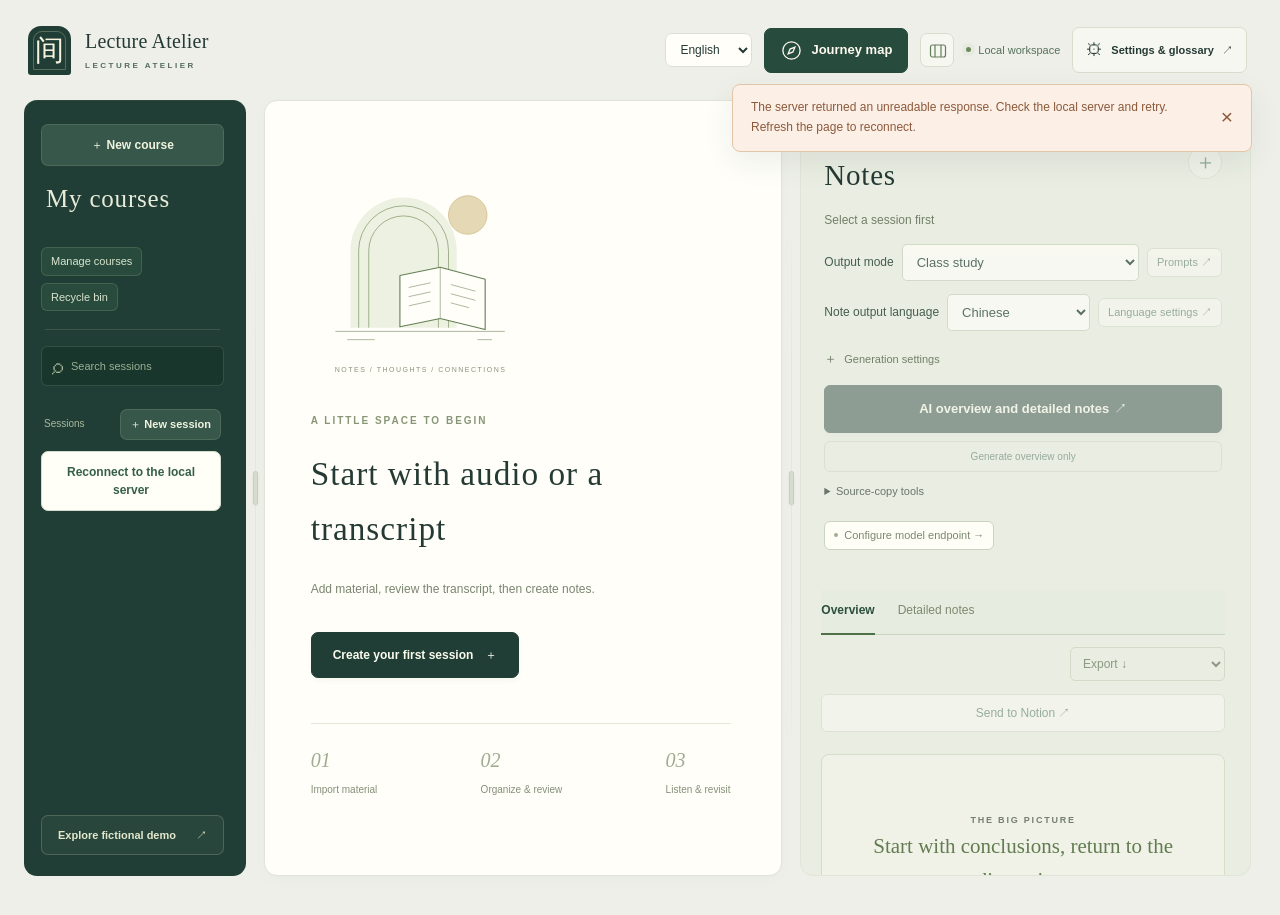
==== commit 96f90c3c: "Save AI generation checkpoints and add guided workspace recovery" ====
--- a/static/index.html
+++ b/static/index.html
@@ -7,13 +7,17 @@
   <title>听课之间 · Lecture Atelier</title>
   <link rel="icon" href="./favicon.svg" type="image/svg+xml">
   <link rel="stylesheet" href="./style.css">
+  <link rel="stylesheet" href="./workspace.css">
   <script src="./playback.js" defer></script>
   <script src="./paragraphs.js" defer></script>
   <script src="./i18n-en.js" defer></script>
+  <script src="./ui-copy.js" defer></script>
   <script src="./i18n.js" defer></script>
   <script src="./panels.js" defer></script>
   <script src="./delivery.js" defer></script>
   <script src="./revisions.js" defer></script>
+  <script src="./journey.js" defer></script>
+  <script src="./workspace-tools.js" defer></script>
   <script src="./app.js" defer></script>
 </head>
 <body>
@@ -21,64 +25,72 @@
   <header class="masthead">
     <a class="brand" href="./index.html" aria-label="听课之间首页"><span class="brand-mark" aria-hidden="true">间</span><span><strong>听课之间</strong><small>LECTURE ATELIER</small></span></a>
     <div class="header-caption"><span>YOUR PERSONAL STUDY</span>留住课堂的线索，把理解交还给自己。</div>
-    <div class="header-actions"><label class="ui-language-control"><span class="sr-only">界面语言</span><select id="ui-language" aria-label="界面语言"><option value="zh">中文</option><option value="en">English</option></select></label><a id="help-link" class="text-button" href="/help?ui=zh" target="_blank" rel="noopener">使用说明 ↗</a><button id="reset-layout" class="layout-reset" type="button" title="恢复默认布局（也可双击分隔线）" aria-label="恢复默认布局" hidden><svg viewBox="0 0 20 20" fill="none" aria-hidden="true"><rect x="2.5" y="4" width="15" height="12" rx="2"/><path d="M7 4v12m6-12v12"/></svg></button><span id="workspace-status" class="local-badge"><i></i> 本地工作空间</span><button id="settings-button" class="button ghost" type="button"><span class="settings-glyph" aria-hidden="true">⚙</span> 设置与术语表 <span aria-hidden="true">↗</span></button></div>
+    <div class="header-actions"><label class="ui-language-control"><span class="sr-only">界面语言</span><select id="ui-language" aria-label="界面语言"><option value="zh">中文</option><option value="en">English</option></select></label><button id="journey-button" class="button journey-button" type="button"><svg viewBox="0 0 24 24" fill="none" aria-hidden="true"><circle cx="12" cy="12" r="9"/><path d="m15.5 8.5-2 5-5 2 2-5Z"/></svg>流程地图</button><a id="help-link" class="sr-only" href="/help?ui=zh" target="_blank" rel="noopener">使用说明 ↗</a><button id="reset-layout" class="layout-reset" type="button" title="恢复默认布局（也可双击分隔线）" aria-label="恢复默认布局" hidden><svg viewBox="0 0 20 20" fill="none" aria-hidden="true"><rect x="2.5" y="4" width="15" height="12" rx="2"/><path d="M7 4v12m6-12v12"/></svg></button><span id="workspace-status" class="local-badge"><i></i> 本地工作空间</span><button id="settings-button" class="button ghost" type="button"><span class="settings-glyph" aria-hidden="true">⚙</span> 设置与术语表 <span aria-hidden="true">↗</span></button></div>
   </header>
   <aside id="startup-guide" class="startup-guide" role="note" hidden><div><strong>你正在查看页面预览</strong><span>完整使用请双击项目中的 launch.command，再打开本地工作台。</span></div><a href="http://127.0.0.1:8767/">打开已启动的 App <span aria-hidden="true">↗</span></a></aside>
   <div id="notice" class="notice" role="status" aria-live="polite" hidden></div>
   <nav class="mobile-tabs" aria-label="工作区视图"><button data-view="library" class="active" type="button">课程</button><button data-view="transcript" type="button">原文与录音</button><button data-view="notes" type="button">课堂笔记</button></nav>
   <div class="workspace" data-mobile-view="library">
     <aside id="library-panel" class="library panel" aria-label="课程与课次">
-      <div class="sidebar-heading"><span class="eyebrow">THE COURSE ARCHIVE</span><button id="add-course" class="icon-button" aria-label="新增课程" title="新增课程" type="button">＋</button></div>
+      <div class="sidebar-heading"><span class="eyebrow">THE COURSE ARCHIVE</span><button id="add-course" class="button sidebar-create" type="button">＋ 新建课程</button></div>
       <div class="library-title">我的课程<span class="library-subtitle">每一次理解，都有来处。</span></div>
-      <div id="course-list" class="course-list"></div>
+      <div id="course-list" class="course-list"></div><div class="library-tools"><button id="manage-courses" class="text-button" type="button">管理课程</button><button id="recycle-bin" class="text-button" type="button">回收站</button></div>
       <div class="library-divider"></div>
       <label class="search-box"><span aria-hidden="true">⌕</span><input id="lecture-search" type="search" placeholder="搜索课次标题" aria-label="搜索课次标题"></label>
-      <div class="lecture-list-heading"><span id="lecture-count">课次</span><button id="new-lecture" class="text-button" type="button">＋ 新建课次</button></div>
+      <div class="lecture-list-heading"><span id="lecture-count">课次</span><button id="new-lecture" class="button sidebar-create" type="button">＋ 新建课次</button></div>
       <div id="lecture-list" class="lecture-list"></div>
-      <div class="sidebar-bottom"><div class="archive-ornament" aria-hidden="true"><svg viewBox="0 0 180 52" fill="none"><path d="M1 42h178M22 42V27a22 22 0 0 1 44 0v15M31 42V27a13 13 0 0 1 26 0v15M85 42V9h31v33M91 18h19M91 25h19M91 32h13M133 42l17-28 17 28M142 42l8-14 8 14"/><circle cx="150" cy="8" r="3"/></svg><span>A LITTLE SPACE TO THINK</span></div><button id="demo-button" class="button secondary full-width" type="button">探索虚构示例 <span aria-hidden="true">↗</span></button><p>从一个虚构片段，熟悉这张书桌。<br>不含真实课堂或个人资料。</p><div class="privacy-note"><span aria-hidden="true">◈</span> 默认保存在本机。仅在你逐次同意时，向已配置的接口发送材料。</div></div>
+      <div class="sidebar-bottom"><div class="archive-ornament" aria-hidden="true"><svg viewBox="0 0 180 52" fill="none"><path d="M1 42h178M22 42V27a22 22 0 0 1 44 0v15M31 42V27a13 13 0 0 1 26 0v15M85 42V9h31v33M91 18h19M91 25h19M91 32h13M133 42l17-28 17 28M142 42l8-14 8 14"/><circle cx="150" cy="8" r="3"/></svg><span>A LITTLE SPACE TO THINK</span></div><button id="demo-button" class="button secondary full-width" type="button">探索虚构示例 <span aria-hidden="true">↗</span></button><p>虚构示例 · 可自由试用</p><div class="privacy-note"><span aria-hidden="true">◈</span> 默认保存在本机。仅在你逐次同意时，向已配置的接口发送材料。</div></div>
     </aside>
     <div id="resize-library" class="panel-resizer" role="separator" aria-orientation="vertical" aria-label="调整目录与正文宽度" aria-controls="library-panel main-content" aria-describedby="panel-resize-help" tabindex="0"><span aria-hidden="true"></span></div>
     <main id="main-content" class="transcript-panel panel" tabindex="-1">
       <div id="transcript-empty" class="empty-workspace">
         <div class="empty-illustration" aria-hidden="true"><svg viewBox="0 0 240 200" fill="none"><path class="art-wash" d="M43 171V87a58 58 0 0 1 116 0v84H43Z"/><path class="art-arch" d="M52 171V87a49 49 0 0 1 98 0v84M63 171V87a38 38 0 0 1 76 0v84"/><circle class="art-sun" cx="171" cy="48" r="21"/><path class="art-book" d="m97 114 44-9 49 13v55l-49-12-44 9v-56Z"/><path class="art-ink" d="M141 106v55M107 127l23-5m-23 15 23-5m-23 15 23-5m23-18 26 7m-26 3 26 7m-26 3 19 5M27 175h184M40 184h29m113 0h15"/></svg><span>NOTES / THOUGHTS / CONNECTIONS</span></div>
-        <span class="eyebrow">给思考，一点安静的空间</span>
-        <h1>从一节课，<br>开始整理你的理解。</h1>
-        <p>导入转写稿，保留每个概念与论证的出处。<br>笔记不是终点，而是回到课堂的入口。</p>
+        <span class="eyebrow">A LITTLE SPACE TO BEGIN</span>
+        <h1>从录音或文字稿开始</h1>
+        <p>导入材料，校对文字，再整理成笔记。</p>
         <button id="empty-new-lecture" class="button primary" type="button">新建第一节课 <span aria-hidden="true">＋</span></button>
         <div class="empty-steps"><span><b>01</b> 导入材料</span><span><b>02</b> 整理与核查</span><span><b>03</b> 回听与复习</span></div>
       </div>
       <section id="lecture-content" hidden>
-        <div class="lecture-heading"><div class="heading-topline"><div class="document-kicker"><span class="document-label">LECTURE NOTES</span><span class="kicker-divider" aria-hidden="true">/</span><span id="lecture-course" class="eyebrow"></span></div><button id="edit-lecture" class="text-button" type="button">编辑课次 <span aria-hidden="true">↗</span></button></div><h1 id="lecture-title"></h1><div id="lecture-meta" class="lecture-meta"></div></div>
-        <div class="material-toolbar"><button id="import-button" class="button secondary compact" type="button">导入转写稿</button><button id="audio-button" class="button ghost compact" type="button">＋ 添加录音</button><input id="audio-input" type="file" accept="audio/*,video/quicktime,.mp3,.m4a,.wav,.ogg,.webm,.mp4,.aac,.flac,.opus,.qta,.qat,.qt,.mov" hidden><button id="transcribe-button" class="button ghost compact" type="button">选择转写路线 ↗</button></div>
-        <p class="source-help audio-format-help">可添加音频及 MP4 / MOV / WEBM 视频。本地转写前先提取视频音轨并缓存，原文件保留；不自动上传云端。</p>
+        <div class="lecture-heading"><div class="heading-topline"><div class="document-kicker"><span class="document-label">LECTURE NOTES</span><span class="kicker-divider" aria-hidden="true">/</span><span id="lecture-course" class="eyebrow"></span></div><details class="session-options"><summary>课次选项</summary><div><button id="edit-lecture" class="text-button" type="button">编辑课次</button><button id="remove-lecture" class="text-button remove-button" type="button">移除课次</button></div></details></div><h1 id="lecture-title"></h1><div id="lecture-meta" class="lecture-meta"></div></div>
+        <div class="material-toolbar"><button id="import-button" class="button secondary compact" type="button">导入转写稿</button><button id="audio-button" class="button secondary compact" type="button">＋ 添加录音</button><input id="audio-input" type="file" accept="audio/*,video/quicktime,.mp3,.m4a,.wav,.ogg,.webm,.mp4,.aac,.flac,.opus,.qta,.qat,.qt,.mov" hidden><button id="transcribe-button" class="button primary compact" type="button">选择转写路线 ↗</button></div>
+        <details class="quiet-details"><summary>素材说明</summary><p class="source-help audio-format-help">可添加音频及 MP4 / MOV / WEBM 视频。本地转写前先提取视频音轨并缓存，原文件保留；不自动上传云端。</p></details>
         <div id="workflow-strip" class="workflow-strip"><span class="workflow-step"><b>01</b> 录音 / 现成稿</span><span aria-hidden="true">→</span><span class="workflow-step"><b>02</b> 校对与回听</span><span aria-hidden="true">→</span><span class="workflow-step"><b>03</b> 按用途整理</span></div>
         <div id="transcription-status" class="transcription-status" hidden><div><strong id="job-title"></strong><p id="job-message"></p><p id="job-detail"></p><progress id="job-progress" max="100" value="0" aria-label="音频处理进度，不代表转写正确率"></progress></div><div class="job-actions"><button id="cancel-local-asr" class="button secondary compact" type="button">取消任务</button><button id="resume-local-asr" class="button primary compact" type="button" hidden>从断点继续</button><button id="restart-local-asr" class="text-button" type="button" hidden>不复用断点重跑</button></div></div>
         <details id="asr-report" class="asr-report" hidden><summary id="asr-report-title">本地转写检查</summary><div id="asr-report-body"></div></details>
         <div class="source-provenance"><span id="transcript-provenance">尚未导入文字稿</span><button id="ai-correct" class="text-button" type="button">AI 校对建议 ↗</button><button id="review-corrections" class="text-button" type="button" hidden>查看校对建议</button></div>
-        <div id="audio-container" class="audio-card" hidden><div class="audio-label"><span>课堂录音 · 仅本机</span><span id="audio-filename"></span></div><div class="audio-version-row"><label for="audio-version">试听版本</label><select id="audio-version"><option value="original">原录音</option></select><button id="generate-denoised" class="button secondary compact" type="button">生成降噪听课版</button></div><div id="denoise-status" class="denoise-status" role="status" aria-live="polite" hidden></div><audio id="audio-player" controls preload="metadata"></audio><p id="audio-version-note" class="audio-version-note"></p></div>
-        <div id="lecture-warnings" class="lecture-warnings" hidden></div>
+        <div id="audio-container" class="audio-card" hidden><div class="audio-actions"><button id="remove-audio" class="text-button remove-button" type="button">移除录音</button></div><div class="audio-label"><span>课堂录音 · 仅本机</span><span id="audio-filename"></span></div><div class="audio-version-row"><label for="audio-version">试听版本</label><select id="audio-version"><option value="original">原录音</option></select><button id="generate-denoised" class="button secondary compact" type="button">生成降噪听课版</button></div><div id="denoise-status" class="denoise-status" role="status" aria-live="polite" hidden></div><audio id="audio-player" controls preload="metadata"></audio><p id="audio-version-note" class="audio-version-note"></p></div>
+        <details id="lecture-warnings" class="lecture-warnings" hidden><summary>原文检查与处理记录</summary><div id="lecture-warning-list"></div></details>
         <details id="linked-source-card" class="linked-source-card" aria-label="本地索引文件" hidden><summary class="linked-source-heading"><div><span class="eyebrow">LOCAL FILE INDEX</span><h3>原文件，就在原处。</h3></div><span id="source-index-summary" class="source-index-summary"></span><span class="source-chevron" aria-hidden="true">⌄</span></summary><div class="linked-source-content"><p class="source-index-help">直接读取原录音，不复制。文字稿解析为缓存；修改原文件后请同步。</p><button id="sync-sources" class="button secondary compact" type="button">检查并同步 ↻</button><div id="linked-source-list" class="linked-source-list"></div><details id="source-context-details" class="source-context" hidden><summary>原稿说明与整理附记</summary><div id="source-context-body"></div></details></div></details>
         <div class="section-heading"><div><span class="eyebrow">SOURCE MATERIAL</span><h2>原文与时间线 <span id="segment-count" class="count"></span></h2></div><label class="transcript-search"><span class="sr-only">搜索原文</span><input id="segment-search" type="search" placeholder="查找原文…"></label></div>
         <div class="reading-toolbar"><label for="transcript-view">阅读方式</label><select id="transcript-view"><option value="paragraphs">段落阅读</option><option value="sentences">逐句时间线</option></select><label for="recording-language">录音语言</label><select id="recording-language"></select><button id="language-help" class="text-button" type="button">语言范围 ↗</button></div>
-        <div class="source-help">按句末、停顿和长度排成阅读段落，非 AI 改写。时间码与来源编号不变；展开逐句校对可边听边补字。</div>
+        <details class="quiet-details"><summary>阅读说明</summary><div class="source-help">按句末、停顿和长度排成阅读段落，非 AI 改写。时间码与来源编号不变；展开逐句校对可边听边补字。</div></details>
         <div id="segment-list" class="segment-list"></div>
       </section>
     </main>
     <div id="resize-notes" class="panel-resizer" role="separator" aria-orientation="vertical" aria-label="调整正文与笔记宽度" aria-controls="main-content notes-panel" aria-describedby="panel-resize-help" tabindex="0"><span aria-hidden="true"></span></div>
     <section id="notes-panel" class="notes-panel panel" aria-label="结构化课堂笔记">
       <div class="notes-overview"><div class="notes-heading"><div><span class="eyebrow">MAKE THE CONNECTIONS</span><h2>课堂笔记 <span id="note-count" class="count"></span></h2></div><button id="add-note" class="icon-button" type="button" aria-label="手动添加笔记" title="手动添加笔记">＋</button></div>
-      <div id="generation-label" class="generation-label">先选择一节课</div>
-      <div class="scene-picker"><label for="scene-select">整理用途</label><select id="scene-select"><option value="class">课程精读</option><option value="lecture">讲座速览</option><option value="discussion">课堂讨论</option><option value="meeting">会议纪要</option><option value="custom">自定义用途</option></select><button id="workflow-settings" class="text-button" type="button">提示词 ↗</button><p id="scene-description">概念、论证、例子与复习线索。</p></div>
-      <div class="output-language-row"><label for="output-language">笔记输出语言</label><select id="output-language" aria-describedby="output-language-help"><option value="zh">中文</option></select><button id="output-language-settings" class="text-button" type="button">语言设置 ↗</button><p id="output-language-help">独立于界面和录音语言。只影响下次 AI 笔记与总览，不翻译原稿或已有内容。</p></div>
-      <div class="generate-actions main-generate"><button id="llm-generate" class="button primary" type="button">AI 总览与详细笔记 <span aria-hidden="true">↗</span></button><button id="overview-generate" class="button secondary" type="button">仅补生成总览</button></div>
+      <div id="generation-label" class="generation-label">选用途、选语言，生成重点与详细笔记。</div>
+      <div class="scene-picker"><label for="scene-select">整理用途</label><select id="scene-select"><option value="class">课程精读</option><option value="lecture">讲座速览</option><option value="discussion">课堂讨论</option><option value="meeting">会议纪要</option><option value="custom">自定义用途</option></select><button id="workflow-settings" class="text-button" type="button">提示词 ↗</button></div>
+      <div class="output-language-row"><label for="output-language">笔记输出语言</label><select id="output-language" aria-describedby="output-language-help"><option value="zh">中文</option></select><button id="output-language-settings" class="text-button" type="button">语言设置 ↗</button></div>
+      <details class="quiet-details note-setup-details"><summary>生成设置</summary><p id="scene-description">概念、论证、例子与复习线索。</p><p id="output-language-help">用于下一次生成的笔记与总览。</p></details><div class="generate-actions main-generate"><button id="llm-generate" class="button primary" type="button">AI 总览与详细笔记 <span aria-hidden="true">↗</span></button><button id="overview-generate" class="button secondary" type="button">仅补生成总览</button></div>
       <details class="excerpt-tool"><summary>其他工具 · 原句复制卡片</summary><p>只把原文逐段复制到笔记区，不校对、不概括，也不是原稿备份版本。校订文字直接在中间原文区完成；只需导出原文时选择 TXT 或 SRT 即可。</p><button id="local-generate" class="text-button" type="button">生成原句复制卡片（非总结）</button></details>
-      <section id="note-job" class="note-job" aria-label="AI 整理进度" hidden><div class="note-job-heading"><strong id="note-job-title"></strong><span id="note-job-elapsed"></span></div><p id="note-job-detail"></p><progress id="note-job-progress" max="1" value="0" aria-label="当前阶段已完成的单元，不代表正确率"></progress><p id="note-job-policy" hidden></p><p id="note-job-stream"></p><p id="note-job-usage"></p><small>每秒更新本地状态。token 仅显示接口已报告的用量；未报告不等于零，也不是费用估算。</small><p id="note-job-message" role="status"></p><p id="note-job-next" hidden>本次没有保存新总览，已有笔记与旧总览仍保留。请查看失败原因；再次点击生成会重新调用接口并可能计费。</p><a id="note-job-diagnostics" class="button secondary" download="lecture-atelier-diagnostic.json" hidden>下载失败诊断（含返回正文，请勿公开）</a></section>
-      <div id="model-status" class="model-status">模型接口未配置 · 本地摘录无需 API</div></div>
+      <section id="note-job" class="note-job" aria-label="AI 整理进度" hidden>
+        <div class="note-job-heading"><strong id="note-job-title"></strong><span id="note-job-elapsed"></span></div>
+        <p id="note-job-detail"></p><progress id="note-job-progress" max="1" value="0" aria-label="当前阶段已完成的单元，不代表正确率"></progress>
+        <p id="note-job-usage"></p><p id="note-job-checkpoints"></p>
+        <details class="quiet-details job-details"><summary>处理详情</summary><p id="note-job-policy" hidden></p><p id="note-job-stream"></p><small>每秒更新本地状态。token 仅显示接口已报告的用量；未报告不等于零，也不是费用估算。</small></details>
+        <p id="note-job-message" role="status"></p><p id="note-job-next" hidden>成功批次已保存为本地断点；继续时复用匹配结果，新请求按接口计费。</p>
+        <div id="note-job-draft-actions" class="draft-actions" hidden><a id="note-draft-download" class="button secondary" download="lecture-atelier-notes-draft.json">下载已完成笔记草稿</a><button id="note-draft-adopt" class="button secondary">采用已完成笔记</button></div>
+        <button id="note-job-resume" class="button primary" hidden>从断点继续…</button>
+        <a id="note-job-diagnostics" class="button secondary" download="lecture-atelier-diagnostic.json" hidden>下载失败诊断（含返回正文，请勿公开）</a>
+      </section>
+      <button id="model-status" class="model-status text-button" type="button">模型接口未配置 · 本地摘录无需 API</button></div>
       <div class="notes-view-tabs" role="tablist" aria-label="笔记阅读视图"><button id="overview-tab" type="button" role="tab" aria-controls="overview-content" aria-selected="true">总结总览</button><button id="detail-tab" type="button" role="tab" aria-controls="notes-list" aria-selected="false">详细笔记</button></div>
       <div class="notes-toolbar"><label><span class="sr-only">按笔记类别筛选</span><select id="category-filter"><option value="all">全部类别</option><option value="question">核心问题</option><option value="concept">概念</option><option value="argument">论证</option><option value="example">例子</option><option value="objection">反对意见</option><option value="comment">课堂评论</option><option value="decision">明确决议</option><option value="action">待办事项</option><option value="disagreement">讨论分歧</option><option value="review">待核对</option></select></label><label><span class="sr-only">按核查状态筛选</span><select id="review-filter"><option value="all">全部状态</option><option value="unreviewed">未核查</option><option value="verified">已核查</option><option value="needs_review">待复核</option></select></label><label class="export-control"><span class="sr-only">导出格式</span><select id="export-format"><option value="">导出 ↓</option><option value="md">Markdown 笔记</option><option value="json">JSON 完整数据</option><option value="srt">SRT 字幕</option><option value="txt">TXT 转写稿</option></select></label><button id="archived-notes" class="text-button" type="button" hidden>恢复归档</button></div>
       <section id="overview-content" class="overview-content" role="tabpanel" aria-labelledby="overview-tab"></section>
       <div id="notes-list" class="notes-list" role="tabpanel" aria-labelledby="detail-tab" hidden></div>
-      <footer class="notes-footer"><span aria-hidden="true">◇</span> 有出处不等于已经正确。请回听、核对，再标记为已核查。</footer>
     </section>
   </div>
   <p id="panel-resize-help" class="sr-only">拖动分隔线调整宽度；方向键微调，Shift 加速，双击或 Home 恢复默认布局。</p>
--- a/static/workspace.css
+++ b/static/workspace.css
@@ -0,0 +1,9 @@
+/* Clear controls, quiet supporting detail, and a hand-drawn journey. */
+.header-caption{display:none}.header-actions{gap:12px}.header-actions .journey-button{background:#274b3c;border-color:#274b3c;color:#fffaf0;font-size:13px;padding:10px 15px;gap:8px}.journey-button svg{width:23px;height:23px;stroke:currentColor;stroke-width:1.35}.header-actions .journey-button:hover{background:#365e4a;color:white}.text-button{border:1px solid #cbd4c3;border-radius:6px;padding:5px 9px;background:#fffef6;font-size:12px;line-height:1.5}.text-button:hover:not(:disabled){text-decoration:none;background:#e8efdf;border-color:#98ac89}.library .text-button,.sidebar-create{color:#f1f3df;background:#36574a;border-color:#7d967852}.sidebar-heading .eyebrow{display:none}.sidebar-heading .sidebar-create{width:100%;justify-content:center;font-size:12px}.library-tools{display:flex;gap:7px;margin:13px 0 0;flex-wrap:wrap}.library-tools .text-button{font-size:11px;color:#d9e4ce;background:#284b3d}.lecture-list-heading .sidebar-create{padding:6px 9px;font-size:11px}.library .sidebar-create:hover{background:#446a56;color:#fffef3}.library-title{margin:13px 5px 15px}.library-subtitle,.sidebar-bottom .archive-ornament,.sidebar-bottom>p,.privacy-note{display:none}.sidebar-bottom{margin-top:auto;padding-top:22px}.library-divider{margin-top:18px;margin-bottom:16px}
+.lecture-heading h1{font-size:clamp(28px,2.5vw,39px);line-height:1.4}.material-toolbar{display:flex;flex-wrap:wrap;gap:8px}.material-toolbar>.button{font-size:13px;padding:10px 13px;flex:1 1 auto}.material-toolbar>.text-button{margin-left:0}.workflow-strip{display:flex;gap:5px;padding:13px 0;border-bottom:1px solid var(--line);flex-wrap:wrap}.journey-chip{display:inline-flex;align-items:center;gap:5px;border:1px solid #d4dccb;border-radius:6px;background:#fafbf4;color:#68785e;padding:6px 7px;font-size:11px}.journey-chip b{font:11px var(--mono);color:#9c764a}.journey-chip:hover{background:#e6eddd;border-color:#92a77c}.journey-chip.is-current{background:#274b3c;border-color:#274b3c;color:#fffdf0}.journey-chip.is-current b{color:#e0c391}.journey-chip.is-ready{border-color:#9daf8d}.quiet-details{margin:8px 0 12px;color:#728067;font-size:11px}.quiet-details>summary{display:inline-flex;gap:7px;align-items:center;cursor:pointer;padding:4px 0;font-size:11px}.quiet-details>summary::before{content:'＋';font-size:13px}.quiet-details[open]>summary::before{content:'−'}.quiet-details p,.quiet-details .source-help{font-size:12px;line-height:1.8;margin:7px 0}.session-options{position:relative}.session-options>summary{cursor:pointer;list-style:none;border:1px solid #cbd5c3;background:#fffef6;border-radius:6px;font:12px/1.5 var(--sans);padding:6px 10px;white-space:nowrap;color:var(--green)}.session-options>summary::after{content:' ⌄'}.session-options>div{position:absolute;z-index:8;right:0;top:calc(100% + 5px);min-width:140px;padding:8px;display:grid;gap:6px;background:#fffef8;border:1px solid var(--line);border-radius:8px;box-shadow:0 8px 22px #203e3518}.remove-button{color:#92604d;border-color:#dac9b9;background:#fffaf4}.remove-button:hover{background:#f7ece1!important;border-color:#b99b82!important}.audio-actions{display:flex;justify-content:flex-end;margin-bottom:5px}.source-provenance .text-button{font-size:12px}.section-heading h2,.notes-heading h2{font-size:29px}.scene-picker,.output-language-row{border:0;background:transparent;padding:0;margin:13px 0;gap:8px;grid-template-columns:auto minmax(0,1fr) auto}.scene-picker label,.output-language-row label{font-size:12px;color:#455e4e}.scene-picker select,.output-language-row select{padding:9px 10px;font-size:13px}.scene-picker .text-button,.output-language-row .text-button{font-size:11px}.notes-overview{padding-bottom:18px}.notes-heading{margin-bottom:12px}.generation-label{font-size:12px;line-height:1.7;margin:8px 0 14px}.generate-actions{gap:8px}.generate-actions .button{font-size:13px;padding:13px 12px}.main-generate{grid-template-columns:1fr}.main-generate>.secondary{font-size:11px;padding:7px 10px;background:transparent}.notes-overview .excerpt-tool{margin:10px 0;font-size:11px}.usage-preview{padding:0;margin:10px 0 14px;border:1px solid #d5decb;border-radius:7px;background:#f8faf2}.usage-preview>summary{padding:10px 12px;color:#466044;font:12px/1.6 var(--sans);cursor:pointer}.usage-preview>.usage-body{padding:0 13px 13px}.usage-preview .usage-total{font-size:22px}.usage-options{margin-top:12px}.model-status{font-size:11px}.note-job{margin-top:15px}.note-job .job-details{font-size:11px}.notes-view-tabs{position:sticky;top:0;background:#e6ecdf;z-index:3}.notes-toolbar{flex-wrap:wrap;gap:8px}.notes-toolbar select{padding:8px;font-size:12px}.notion-export{width:100%;padding:9px;margin:3px 0 14px}.note-footer{flex-wrap:wrap;gap:7px}.note-footer .text-button{padding:5px 8px;font-size:11px}.lecture-warnings{font-size:12px;border:1px solid #d9d1ba;border-radius:7px;padding:9px 12px;background:#fbf7ee}.lecture-warnings>summary{cursor:pointer;color:#8b704b}.management-row{display:flex;align-items:center;justify-content:space-between;gap:14px;padding:14px 0;border-bottom:1px solid var(--line)}.management-row>div{min-width:0}.management-row strong{display:block;font-size:15px;overflow-wrap:anywhere}.management-row small{display:block;font-size:11px;color:var(--muted);margin-top:5px}.management-row .button{flex-shrink:0}.map-focus{outline:3px solid #c4a265!important;outline-offset:5px;transition:outline-color .3s}
+.journey-dialog{padding:0;width:min(1000px,calc(100vw - 40px));max-width:1000px;max-height:calc(100dvh - 40px);border:1px solid #c9b98e;border-radius:17px;background:#f6f1df;color:#354a38;box-shadow:0 24px 100px #18362945;overflow:auto}.journey-dialog::backdrop{background:#1d352a78;backdrop-filter:blur(5px)}.journey-header{padding:24px 30px 10px;display:flex;align-items:flex-start;justify-content:space-between;gap:20px}.journey-kicker{font:600 10px/1.5 var(--sans);letter-spacing:2px;color:#92784b}.journey-header h2{font:500 clamp(25px,3vw,34px)/1.4 var(--serif);margin:7px 0;color:#2e4837}.journey-header p{font-size:13px;margin:0;color:#7a7d64;line-height:1.8}.journey-close{border:1px solid #c9c3a4;border-radius:50%;background:#fcf9ed;width:33px;height:33px;color:#597150;font-size:23px;flex-shrink:0}.treasure-map{position:relative;height:425px;margin:6px 17px 0;border:1px solid #d2c9a8;border-radius:9px;background:radial-gradient(ellipse at 30% 30%,#fff9e7,#eee8cd);overflow:hidden}.map-landscape{position:absolute;inset:0;width:100%;height:100%;pointer-events:none}.map-trail-shadow{fill:none;stroke:#efe5c4;stroke-width:12}.map-trail{fill:none;stroke:#b39565;stroke-width:2.7;stroke-dasharray:3 9;stroke-linecap:round}.map-sketch{opacity:.65}.map-stop{position:absolute;width:26%;min-height:124px;display:grid;grid-template-columns:38px 1fr;column-gap:10px;align-items:center;padding:14px 13px;background:#fffbeeef;border:1px solid #c9bd98;border-radius:9px;color:#456044;text-align:left;box-shadow:0 4px 0 #b5a67922;transition:transform .15s,border-color .15s,background .15s}.map-stop:hover{transform:translateY(-3px);background:#fffdf3;border-color:#8c9b70}.map-stop.selected{background:#f6f8e8;border:2px solid #73875d;padding:13px 12px;box-shadow:0 4px 0 #73915b25}.map-number{grid-row:1/4;border:1px solid #c9b577;border-radius:50%;width:37px;height:37px;display:grid;place-items:center;font:21px/1 var(--serif);color:#987139;background:#f6edd0}.map-stop strong{font:600 18px/1.5 var(--serif)}.map-result{font:11px/1.6 var(--sans);color:#7d8468}.map-status{font:10px/1.5 var(--sans);color:#68814e;min-height:15px}.stop-1{left:3%;top:12%}.stop-2{left:35%;top:12%}.stop-3{left:67%;top:20%}.stop-4{left:38%;top:64%}.stop-5{left:5%;top:63%}.journey-detail{display:grid;grid-template-columns:1fr 210px;gap:24px;margin:16px 22px 0;padding:19px 20px;border:1px solid #d0c8ab;border-radius:9px;background:#fffdf1}.journey-instructions p{font-size:13px;line-height:1.8;margin:4px 0 10px}.journey-instructions p:last-child{margin-bottom:0}.journey-actions{display:flex;flex-direction:column;justify-content:center;gap:9px}.journey-actions small{font-size:11px;color:#877d60}.journey-footer{display:flex;justify-content:space-between;gap:16px;padding:17px 26px 22px;color:#84846c;font-size:11px}.journey-footer a{color:#536c47;text-underline-offset:4px;white-space:nowrap}
+@media(max-width:1100px){.header-actions{gap:8px}.local-badge{display:none}.header-actions .button{font-size:11px}.masthead{gap:15px}.notes-panel.is-narrow .scene-picker,.notes-panel.is-narrow .output-language-row{grid-template-columns:1fr auto}.notes-panel.is-narrow .scene-picker>label,.notes-panel.is-narrow .output-language-row>label{grid-column:1/-1}}
+@media(max-width:640px){.header-actions .journey-button{font-size:11px;padding:8px}.journey-button svg{width:18px;height:18px}.header-actions{flex-wrap:wrap;justify-content:flex-end;gap:6px}.header-actions .button{padding:7px 8px}.journey-dialog{width:calc(100vw - 18px);max-height:calc(100dvh - 18px);border-radius:12px}.journey-header{padding:19px 18px 12px;gap:10px}.journey-header h2{font-size:24px}.journey-header p{font-size:12px}.treasure-map{height:auto;display:grid;gap:12px;margin:0 13px;padding:17px 13px}.map-stop{position:relative;left:auto;top:auto;width:100%;min-height:99px;grid-template-columns:40px 1fr}.map-landscape{opacity:.35}.map-trail,.map-trail-shadow{display:none}.map-stop strong{font-size:18px}.journey-detail{grid-template-columns:1fr;margin:12px 13px 0;padding:16px;gap:12px}.journey-actions .button{width:100%}.journey-footer{padding:15px 18px 19px;flex-wrap:wrap}.journey-chip{font-size:10px;padding:6px}.scene-picker,.output-language-row{grid-template-columns:auto minmax(0,1fr) auto}.journey-header .journey-kicker{font-size:9px}.notes-panel .usage-preview{margin-bottom:12px}}
+@media(prefers-reduced-motion:reduce){.map-stop,.text-button,.button{transition:none}}
+/* Keep source reading and the primary action within easy reach. */
+.lecture-heading{padding-bottom:15px;margin-bottom:13px}.lecture-heading h1{font-size:32px;line-height:1.35;margin:14px 0 12px}.draft-actions{display:flex;gap:8px;flex-wrap:wrap;margin:10px 0}.draft-actions[hidden]{display:none}#note-job-resume{margin:8px 8px 8px 0}#note-job-checkpoints{font-size:12px;color:var(--ink)}
